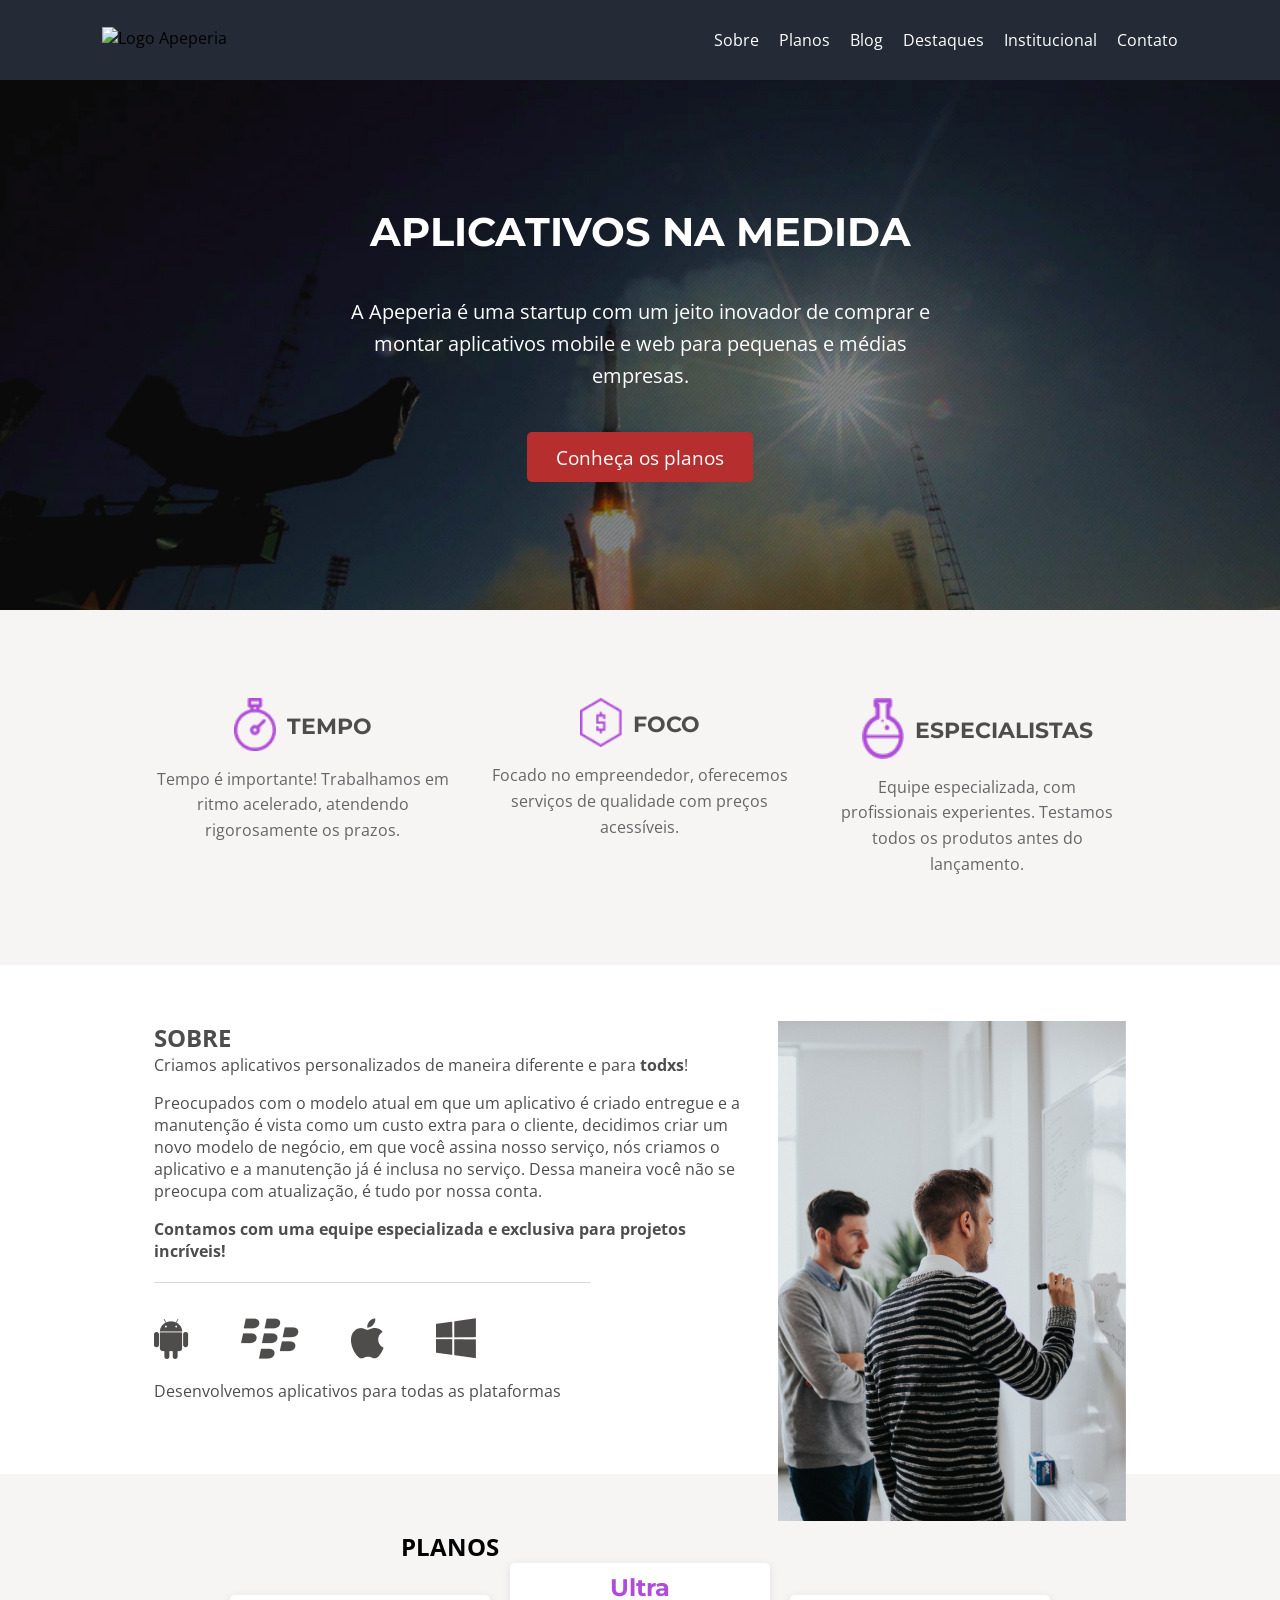
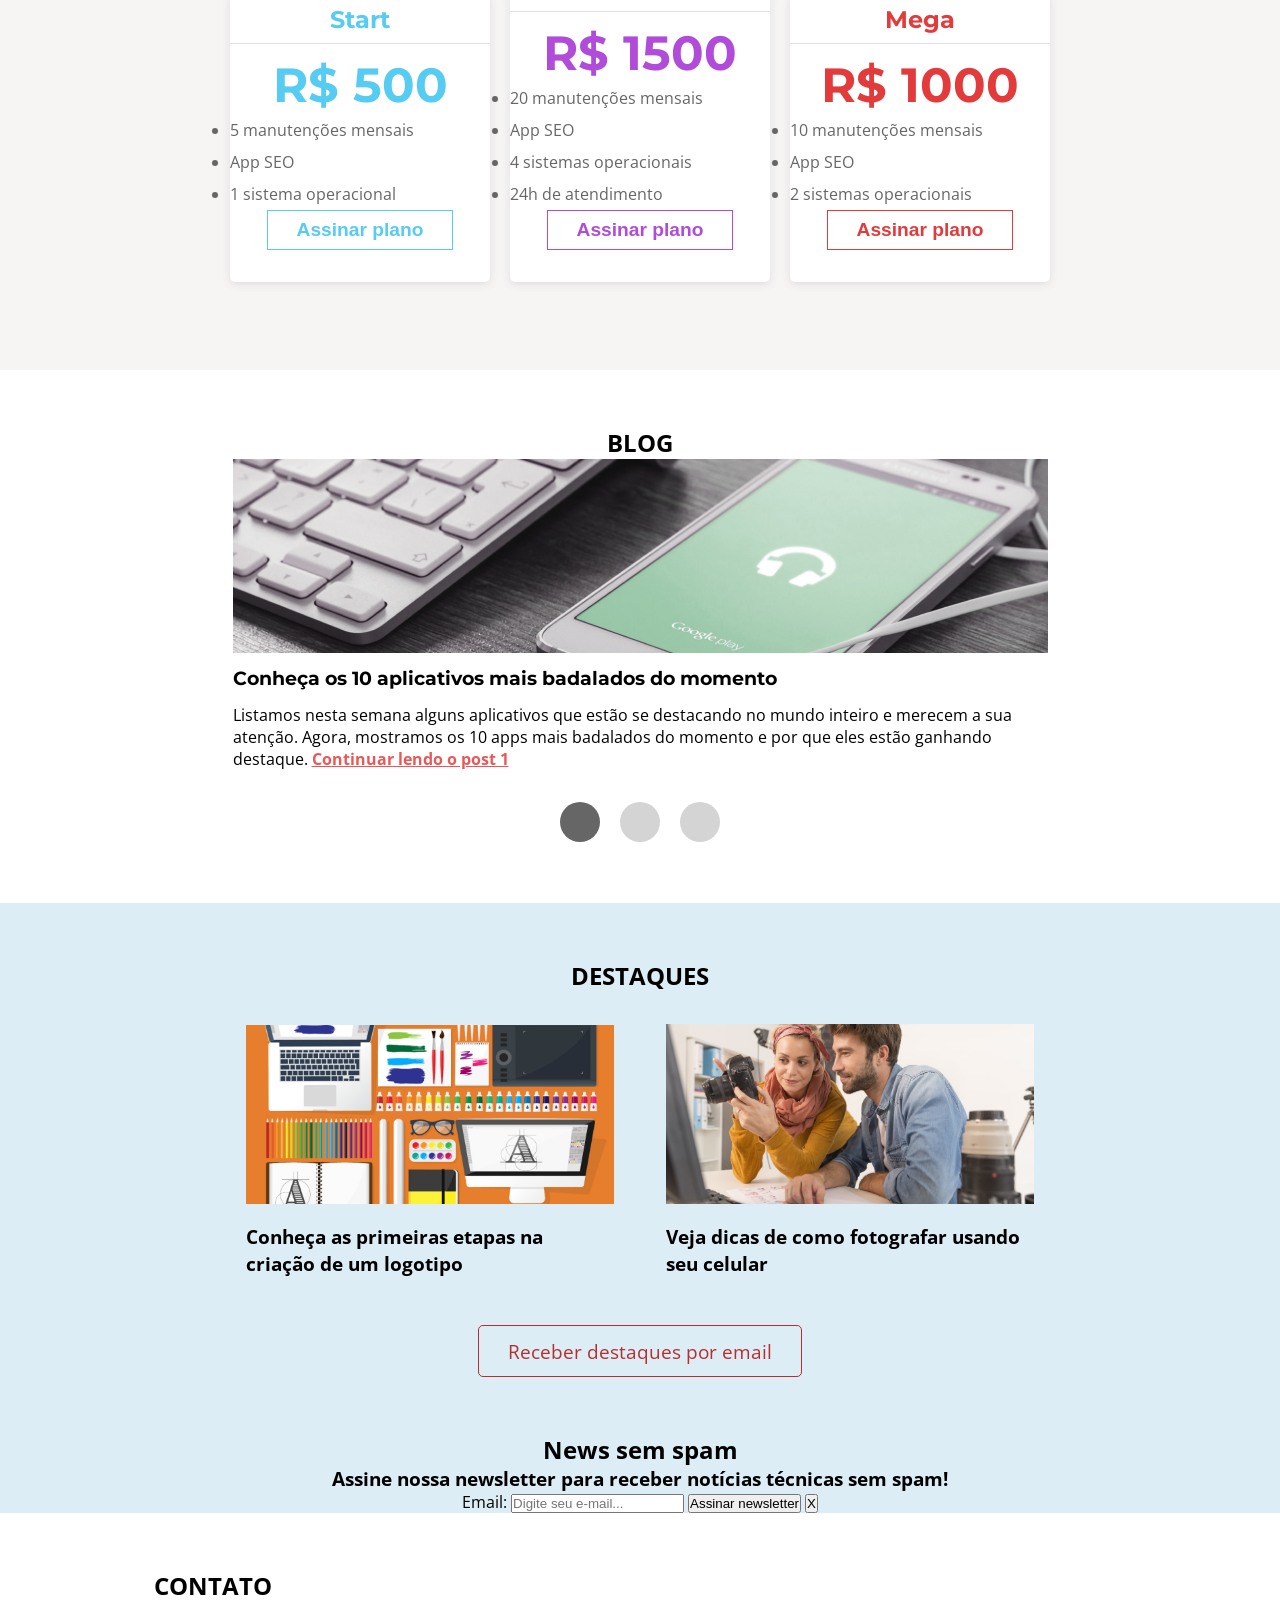
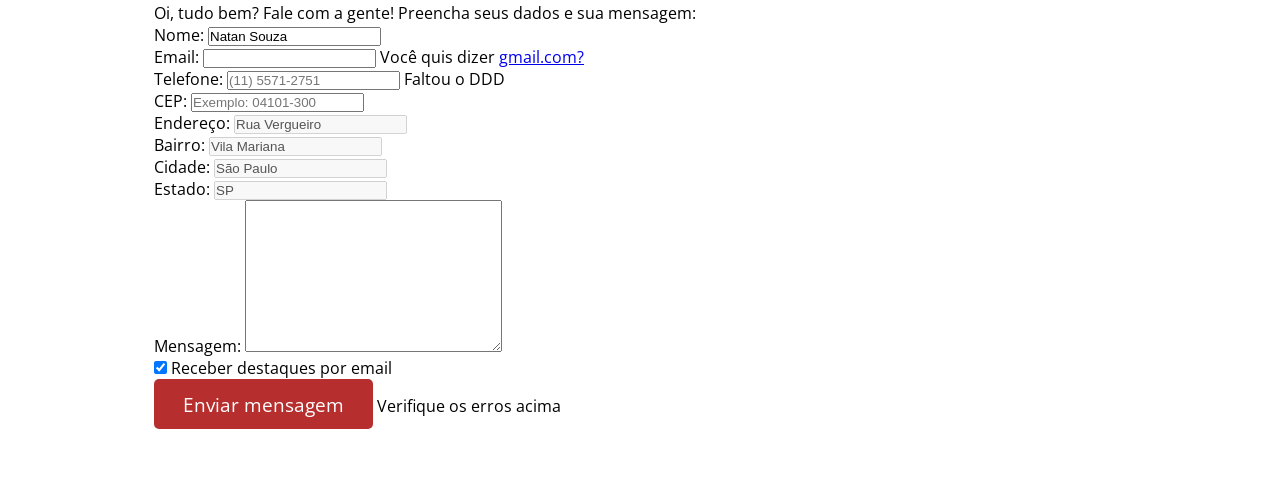
==== index.html @ f4d2d123 "nv" ====
<!DOCTYPE html>
<html lang="pt-br">
<head>
    <meta charset="UTF-8">    
    <meta name="viewport" content="width=device-width, initial-scale=1.0">
    <title>Apeperia</title>
    <link rel="stylesheet" href="style.css">
    <link rel="stylesheet" href="dialogNewsletter.css">
    <link href="https://fonts.googleapis.com/css?family=Montserrat:300,400,700|Open+Sans:300,400,700" rel="stylesheet">
</head>
<body>
    <header class="cabecalho">  
        <img src="logo-apeperia.svg" alt="Logo Apeperia" class="cabecalho-logo">         
        <nav class="cabecalho-nav">
            <ul class="cabecalho-nav-lista">
                <li class="cabecalho-nav-item"><a href="#">Sobre</a></li>
                <li class="cabecalho-nav-item"><a href="#">Planos</a></li>
                <li class="cabecalho-nav-item"><a href="#">Blog</a></li>
                <li class="cabecalho-nav-item"><a href="#">Destaques</a></li>
                <li class="cabecalho-nav-item"><a href="#">Institucional</a></li>
                <li class="cabecalho-nav-item"><a href="#">Contato</a></li>
            </ul>  
        </nav>
    </header>

    <main class="conteudo"> 
        <section class="secaoDestaque">
            <h1 class="secaoDestaque-titulo">APLICATIVOS NA MEDIDA</h1>
            <p class="secaoDestaque-texto">
                A Apeperia é uma startup com um jeito inovador de comprar e montar aplicativos mobile e web para pequenas e médias empresas.
            </p>
            <button class="btnPadrao">
                Conheça os planos
            </button>    
        </section>

        <section class="secaoDiferenciais">
            <div class="container">
                <ul class="diferenciais">
                    <li class="diferenciais-diferencial">
                        <div>
                          <img src="icone-relogio.png" alt="Ícone Relógio">
                          <h2>Tempo</h2>
                        </div>
                        <p>
                            Tempo é importante! Trabalhamos em ritmo acelerado, atendendo rigorosamente os prazos.
                        </p>
                    </li>
                    <li class="diferenciais-diferencial">
                        <div>
                          <img src="icone-dinheiro.png" alt="Ícone Dinheiro">
                          <h2>Foco</h2>
                        </div>
                        <p>
                            Focado no empreendedor, oferecemos serviços de qualidade com preços acessíveis.
                        </p>
                    </li>
                    <li class="diferenciais-diferencial">
                        <div>
                          <img src="icone-quimica.png" alt="Ícone Química">
                          <h2>Especialistas</h2>
                        </div>
                        <p>
                            Equipe especializada, com profissionais experientes. Testamos todos os produtos antes do lançamento.
                        </p>
                    </li>
                </ul>
            </div>
        </section>

      <section class="secaoSobre">
        <div class="container">
          <img src="sobre-apeperia.png" class="secaoSobre-imgDestaque" alt>
          <h2> SOBRE</h2>
          <p> Criamos aplicativos personalizados de maneira diferente e para <b>todxs</b>!
          </p>
          <p>
            Preocupados com o modelo atual em que um aplicativo é criado entregue e a manutenção é vista como um custo extra para o cliente, decidimos criar um novo modelo de negócio, em que você assina nosso serviço, nós criamos o aplicativo e a manutenção já é inclusa no serviço. Dessa maneira você não se preocupa com atualização, é tudo por nossa conta.
          </p>
          <p>
            <b>
              Contamos com uma equipe especializada e exclusiva para projetos incríveis!
            </b>
          </p>

          <ul class="secaoSobre-plataformas">
            <li><img src="android.png" alt="Android"></li>
            <li><img src="blackberry.png" alt="Blackberry"></li>
            <li><img src="apple.png" alt="iOS"></li>
            <li><img src="windowsphone.png" alt="Windows Phone"></li>
          </ul>
          <p>
            Desenvolvemos aplicativos para todas as plataformas
          </p>
        </div>
      </section> <!--fim .secaoSobre-->

      <section class="secaoPlanos">
        <div class="container">
          <h2>PLANOS</h2>
          <div class="secaoPlanos-plano secaoPlanos-plano-start">
            <h3 class="secaoPlanos-plano-titulo"> Start</h3>
            <h4 class="secaoPlanos-plano-preco">R$ 500</h4>
            <ul class="secaoPlanos-plano-itens">
              <li class = "secaoPlanos-plano-itens-teste ">5 manutenções mensais</li>
              <li class = "secaoPlanos-plano-itens-teste ">App SEO</li>
              <li class = "secaoPlanos-plano-itens-teste ">1 sistema operacional</li>
            </ul>
            <button class="secaoPlanos-plano-btn">Assinar plano</button>        
          </div>
          <div class="secaoPlanos-plano secaoPlanos-plano-ultra">
            <h3 class="secaoPlanos-plano-titulo">Ultra</h3>
            <h4 class="secaoPlanos-plano-preco">R$ 1500</h4>
                <ul class="secaoPlanos-plano-itens">
                    <li>20 manutenções mensais</li>
                    <li>App SEO</li>
                    <li>4 sistemas operacionais</li>
                    <li>24h de atendimento</li>
                </ul>
                <button class="secaoPlanos-plano-btn">Assinar plano</button>        
          </div>
          <div class="secaoPlanos-plano secaoPlanos-plano-mega">
            <h3 class="secaoPlanos-plano-titulo">Mega</h3>
            <h4 class="secaoPlanos-plano-preco">R$ 1000</h4>
            <ul class="secaoPlanos-plano-itens">
              <li>10 manutenções mensais</li>
              <li>App SEO</li>
              <li>2 sistemas operacionais</li>
            </ul>       
            <button class="secaoPlanos-plano-btn">Assinar plano</button>  
          </div>
        </div> 
      </section>
        
      <section class="secaoBlog container">
        <h2 class="secaoBlog-titulo tituloPadrao">
          BLOG
        </h2>

        <ul class="listaDeArtigos">

          <li id="new0" class="listaDeArtigos-item">
            <article class="listaDeArtigos-artigo">
              <img src="10-aplicativos-mais-baixados.png" class="listaDeArtigos-artigo-img" alt="Teclado da Apple e um celular Android">
              <h2 class="listaDeArtigos-artigo-titulo">
                Conheça os 10 aplicativos mais badalados do momento
              </h2>
              <p>
                Listamos nesta semana alguns aplicativos que estão se destacando no mundo inteiro e merecem a sua atenção. Agora, mostramos os 10 apps mais badalados do momento e por que eles estão ganhando destaque.
                <a href="#" class="listaDeArtigos-artigo-link">
                  Continuar lendo o post 1
                </a>
              </p>
            </article>
          </li>

          <li id="new1" class="listaDeArtigos-item">
            <article class="listaDeArtigos-artigo">
              <img src="ux-usabilidade.jpg" class="listaDeArtigos-artigo-img" alt="Pessoa segurando um celular">
              <h2 class="listaDeArtigos-artigo-titulo">
                Usabilidade: Entenda os benefícios de treinar sua equipe em UX
              </h2>
              <p>
                Vamos imaginar a seguinte situação: o time de desenvolvedores da sua empresa dedicou bastante tempo à criação de um novo software, e agora ele está tecnicamente perfeito, pronto para ser vendido.
                <a href="#" class="listaDeArtigos-artigo-link">
                  Continuar lendo o post 2
                </a>
              </p>
            </article>
          </li>

          <li id="new2" class="listaDeArtigos-item">
            <article class="listaDeArtigos-artigo">
              <img src="dicas-acessibilidade.jpg" class="listaDeArtigos-artigo-img" alt="Pessoas levantando um senhor para ver melhor um show">
              <h2 class="listaDeArtigos-artigo-titulo">
                5 dicas para melhorar a acessibilidade em sua interface
              </h2>
              <p>
                Será que acessibilidade é algo tão complicado que vale a pena eu abrir mão de 25% dos meus usuários? Acessibilidade normalmente é um algo não muito aplicado por aí, falta de informação talvez? 
                <a href="#" class="listaDeArtigos-artigo-link">
                  Continuar lendo o post 3
                </a>
              </p>
            </article>
          </li>

        </ul>

        <nav>
          <ul class="listaDeArtigos-slider">
            <li>
              <a href="#new0" data-sliderItem="0" class="listaDeArtigos-slider-item listaDeArtigos-slider-item--ativo">
                Notícia 1
              </a>
            </li>
            <li>
              <a href="#new1" data-sliderItem="1" class="listaDeArtigos-slider-item">
                Notícia 2
              </a>
            </li>
            <li>
              <a href="#new2" data-sliderItem="2" class="listaDeArtigos-slider-item">
                Notícia 3
              </a>
            </li>
          </ul>
        </nav>

      </section> <!--fim .secaoBlog-->

      <section class="secaoDestaques">
        <div class="container">
          <h2 class="secaoDestaques-titulo tituloPadrao">DESTAQUES</h2>
          <a href="#" class="secaoDestaques-link">
            <div class="secaoDestaques-destaque">
              <img src="comecando-criar-logotipo.png" class="secaoDestaques-destaque-img" alt="Ferramentas de designer. Ilustração">
              <p class="secaoDestaques-destaque-titulo"  id="tituloDestaque1">
                Conheça as primeiras etapas na criação de um logotipo
              </p>
            </div>
          </a>
          <a href="#" class="secaoDestaques-link">
            <div class="secaoDestaques-destaque">
              <img src="dicas-fotografia.png" class="secaoDestaques-destaque-img" alt="Moça mostrando câmera para rapaz">
              <p class="secaoDestaques-destaque-titulo"  id="tituloDestaque2">
                Veja dicas de como fotografar usando seu celular
              </p>
            </div>
          </a>

          <button class="secaoDestaques-form-botao btnPadrao btnPadrao--pequeno" id="abreDialog">
            Receber destaques por email
          </button>
        </div>
        <div class="dialogNewsletter" id="dialogNewsletter">
          <div class="dialogNewsletter-body">
            <h2 class="dialogNewsletter-titulo">News sem spam</h2>
            <h3 class="dialogNewsletter-texto">
              Assine nossa newsletter para receber notícias técnicas sem spam!</h3>
            <form class="dialogNewsletter-form">
              <label class="dialogNewsletter-label">Email:</label>
              <input type="text" class="dialogNewsletter-campo" placeholder="Digite seu e-mail...">
              <button class="dialogNewsletter-btn">Assinar newsletter</button>
              <button class="dialogNewsletter-fechar"> X </button>
            </form>
          </div>
          <div class="dialogNewsletter-overlay"></div>       
       </section>
       <section class="secaoContato">
        <div class="container">
          <h2 class="tituloPadrao">
            CONTATO
          </h2>

          <form class="secaoContato-form">

            <p class="secaoContato-form-legend">
              Oi, tudo bem? Fale com a gente!
              Preencha seus dados e sua mensagem:
            </p>

            <div class="contatoCampo contatoCampo--sucesso">
              <label>Nome: </label>
              <input type="text" class="contatoCampo--validouFoi" value="Natan Souza" required>
            </div>  

            <div class="contatoCampo contatoCampo--erro">
              <label>Email: </label>
              <input type="email" class="contatoCampo--validouErro" required>
              <span class="contatoCampo-msg contatoCampo-msg--erro">
                Você quis dizer <a href="#">gmail.com?</a>
              </span>
            </div>
            <div class="contatoCampo contatoCampo--erro">
              <label>Telefone: </label>
              <input type="text" class="contatoCampo--validouErro" placeholder="(11) 5571-2751">
              <span class="contatoCampo-msg contatoCampo-msg--erro">Faltou o DDD</span>
            </div>     

            <div class="contatoCampo">
              <label>CEP: </label>
              <input type="text" maxlength="8" placeholder="Exemplo: 04101-300" required>
            </div>

            <div class="contatoCampo">
              <label>Endereço: </label>
              <input type="text" class="contatoCampo-campoDesabilitado" disabled value="Rua Vergueiro">
            </div>   

            <div class="contatoCampo">
              <label>Bairro: </label>
              <input type="text" class="contatoCampo-campoDesabilitado" disabled value="Vila Mariana">
            </div>   

            <div class="contatoCampo">
              <label>Cidade: </label>
              <input type="text" class="contatoCampo-campoDesabilitado" disabled value="São Paulo">
            </div>   
            <div class="contatoCampo">
              <label>Estado: </label>
              <input type="text" class="contatoCampo-campoDesabilitado" disabled value="SP">
            </div>   

            <div class="contatoCampo">
              <label>Mensagem: </label>
              <textarea name="" cols="30" rows="10" required></textarea>
            </div>

            <div class="contatoCampo">
              <input type="checkbox" checked value="receberDestaques" class="contatoCampo-checkbox">
              <label class="contatoCampo-label">Receber destaques por email</label>
            </div>

            <div class="contatoCampo">
              <button class="secaoContato-form-cta btnPadrao" type="submit">
                Enviar mensagem
              </button>
              <span class="contatoCampo-msg contatoCampo-msg--erro secaoContatoForm-validacao">
                Verifique os erros acima
              </span>
            </div>

          </form>
        </div> <!--fim .container da .secaoContato-->
</section> <!--fim .secaoContato-->
    </main>

    <footer class="rodape">   

    </footer> 

</body>
</html>
---- style.css ----
* {
  margin: 0;
  padding: 0;
  box-sizing: border-box;
}

body {
  font-family: 'Open Sans', sans-serif;
}

.cabecalho {
  height: 80px;
  background-color: #242b36;
  display: flex;
  align-items: center;
  justify-content: space-between;
  padding: 0 8%;
}

.cabecalho-logo {
  width: 170px;
  margin-bottom: .2em;
}

.cabecalho-nav-lista {
  display: flex;
  gap: 20px;
  list-style: none;
}

.cabecalho-nav-item a {
  text-decoration: none;
  color: #fff;
  font-family: 'Open Sans', sans-serif;
  font-size: 16px;
  transition: color 0.3s ease;
}

.cabecalho-nav-item a:hover {
  color: #d45b68;
}

.container {
  padding: 3.5em 5%;
  margin: 0 auto;
  max-width: 1100px;
  width: 100%;
}

main {
  display: block;
  width: 100%;
}

.secaoDestaque {
  text-align: center;
  padding: 8em 2em;
  color: #fff;
  background-image: url("bg-intro.jpg");
  background-size: cover;
  background-position: center;
}

.secaoDestaque-titulo {
  font-weight: bold;
  margin-bottom: 1em;
  font-family: 'Montserrat', sans-serif;
  font-size: 2.5em;
  line-height: 1.2;
}

.secaoDestaque-texto {
  max-width: 600px;
  margin: 0 auto 2em auto;
  font-size: 1.25em;
  font-weight: normal;
  line-height: 1.6;
}

.btnPadrao {
  border-radius: 5px;
  border: 0;
  background-color: #B72E2E;
  color: #fff;
  font-size: 1.2em;
  padding: .6em 1.5em;
  font-family: 'Open Sans', 'Segoe UI', sans-serif;
  outline: 0;
  text-decoration: none;
  transition: background 0.3s ease;
}

.btnPadrao:hover,
.btnPadrao:focus {
  background-color: #962424;
  cursor: pointer;
}

.secaoDiferenciais {
  padding: 2em 0;
  background-color: #f7f4f4;
}

.diferenciais {
  display: flex;
  justify-content: center;
  flex-wrap: wrap;
  gap: 40px;
  list-style: none;
}

.diferenciais-diferencial {
  flex: 1;
  min-width: 250px;
  max-width: 300px;
  text-align: center;
}

.diferenciais-diferencial div{
  display: flex;
  align-items: center;
  justify-content: center;
  gap: 11px;
}

.diferenciais-diferencial img {
  width: 42px;
  height: auto;
  margin-bottom: 1em;
}

.diferenciais-diferencial h2 {
  color: #4F4C4C;
  font-size: 1.4em;
  margin-bottom: .6em;
  text-transform: uppercase;
  font-family: 'Montserrat', sans-serif;
}

.diferenciais-diferencial p {
  color: #666;
  line-height: 1.6;
  font-size: 1em;
}

.secaoSobre {
  color: #4F4C4C;
}

.secaoSobre p {
  margin-bottom: 1em;
}

.secaoSobre-plataformas {
  display: flex;
  justify-content: space-around;
  margin-bottom: 1em;
}

.secaoSobre-imgDestaque {
  display: none;
}


@media (min-width: 830px) {

  .secaoSobre {
    text-align: left;
  }

  .secaoSobre h2 {
    text-align: left;
  }

  .secaoSobre-imgDestaque {
    display: block;
    float: right;
    margin-left: 2em;
    margin-bottom: 2em;
  }

  .secaoSobre-plataformas {
    display: block;
    padding-top: 1.5em;
    position: relative;
  }

  .secaoSobre-plataformas:before {
    content: '';
    height: 1px;
    width: 45%;
    background-color: #D9D9D9;
    position: absolute;
    top: 4px;
  }

  .secaoSobre-plataformas li {
    display: inline-block;
    margin-right: 3em;
    margin: 1em 3em 0 0
  }
}

.secaoPlanos {
  text-align: center;
  background-color: #F7F4F4;
}

.secaoPlanos-plano {
  border-radius: 5px;
  background-color: #fff;
  width: 80%;
  margin: 0 .5em 2em .5em;
  padding-bottom: 2em;
  box-shadow: 0 2px 9px #ddd;
  max-width: 300px;
  display: inline-block;
}

.secaoPlanos-plano-start {
  color: #56CCF2;
}

.secaoPlanos-plano-ultra {
  color: #B04CD9;
}

.secaoPlanos-plano-mega {
  color: #E33B3B;
}

.secaoPlanos-plano-titulo {
  color: inherit;
  font-family: 'Montserrat', sans-serif;
  font-weight: bolder;
  width: 100%;
  padding: .4em 1em;
  font-size: 1.5em;
  border-bottom: 1px solid #DFE3E5;
  margin-bottom: .5em;
}

.secaoPlanos-plano-preco {
  color: inherit;
  text-align: center;
  font-size: 3em;
  margin-top: 12px;
  font-family: 'Montserrat', sans-serif;
  display: inline;
  position: relative;
}

.secaoPlanos-plano-itens {
  text-align: left;
  line-height: 2;
  list-style: disc;
  color: #666;
  display: block;
}

.secaoPlanos-plano-btn {
  color: inherit;
  font-weight: bold;
  font-size: 1.2em;
  background-color: transparent;
  border-width: 1px;
  border-style: solid;
  border-color: inherit;
  padding: .4em 1.5em;
  transition: .1s ease-in;
}

.secaoPlanos-plano-btn:hover,
.secaoPlanos-plano-btn:focus {
  color: #fff;
}

@media (min-width: 830px) {

  .secaoPlanos-plano {
    max-width: 260px;
  }

}

.secaoBlog {
  text-align: center;
}

.listaDeArtigos-artigo {
  text-align: left;
  padding-bottom: 2em;
  max-width: 815px;
  display: inline-block;
  white-space: normal;
}      

.listaDeArtigos {
  overflow: hidden;
  white-space: nowrap;
}

.listaDeArtigos-item {
  display: inline-block;
  text-align: center;
  margin: 0 auto;
  width: 100%;
  display: none;
}

.listaDeArtigos-item:not(:target):first-child{
  display: inline-block;
}

.listaDeArtigos-item:target {
  display: inline-block;
}

.listaDeArtigos-artigo-img {
  width: 100%;
  display: block;
}
.listaDeArtigos-artigo-titulo {
  font-family: 'Montserrat', sans-serif;
  margin: .7em 0;
  font-size: 1.2em;
}

.listaDeArtigos-artigo-link {
  color: #EB5757;
  font-weight: bold;
}

.listaDeArtigos-slider {
  width: 70%;
  margin: 0 auto;
}

.listaDeArtigos-slider li {
  display: inline-block;
}

.listaDeArtigos-slider-item {
  text-indent: -9999px;
  display: inline-block;
  overflow: hidden;
  background-color: #d4d4d4;
  border-radius: 50%;
  width: 40px;
  height: 40px;
  margin: 0 .5em;
  border: 0;
}

.listaDeArtigos-slider-item:hover,
.listaDeArtigos-slider-item:focus {
  background-color: #a5a5a5;
  outline: 0;
}

.listaDeArtigos-slider-item--ativo {
  background: hsla(200, 70%, 0%, .6);
}

.secaoDestaques {
  background-color: #DCEDF5;
  text-align: center;
}

.secaoDestaques-destaque {
  margin-bottom: 1em;
  padding: 1em;
  transition:  .3s;
  text-align: left;
}

.secaoDestaques-link {
  color: inherit;
  text-decoration: none;
  max-width: 400px;
  display: inline-block;
  margin: 1em .5em;
}

.secaoDestaques-link:hover,
.secaoDestaques-link:focus {
  background-color: #fff;
  cursor: pointer;
  border-radius: 8px;
  box-shadow: 0 2px 5px rgba(0, 0, 0, .3); 
  outline: 0;
}
.secaoDestaques-destaque-titulo {
  margin-top: 1em;
  font-weight: bold;
  font-size: 1.2em
}

.secaoDestaques-destaque-img {
  width: 100%;
  display: block;
}

.secaoDestaques-form label {
  display: inline-block;
}

.secaoDestaques-form-botao {
  max-width: 20em;
  margin-top: 1em;
  display: block;
  margin: 0 auto;
  background: transparent;
  color: #B72E2E;
  border: 1px solid #B72E2E;
}

.secaoDestaques-form-botao:hover,
.secaoDestaques-form-botao:focus {
  color: #fff;
  background-color: #B72E2E;
}
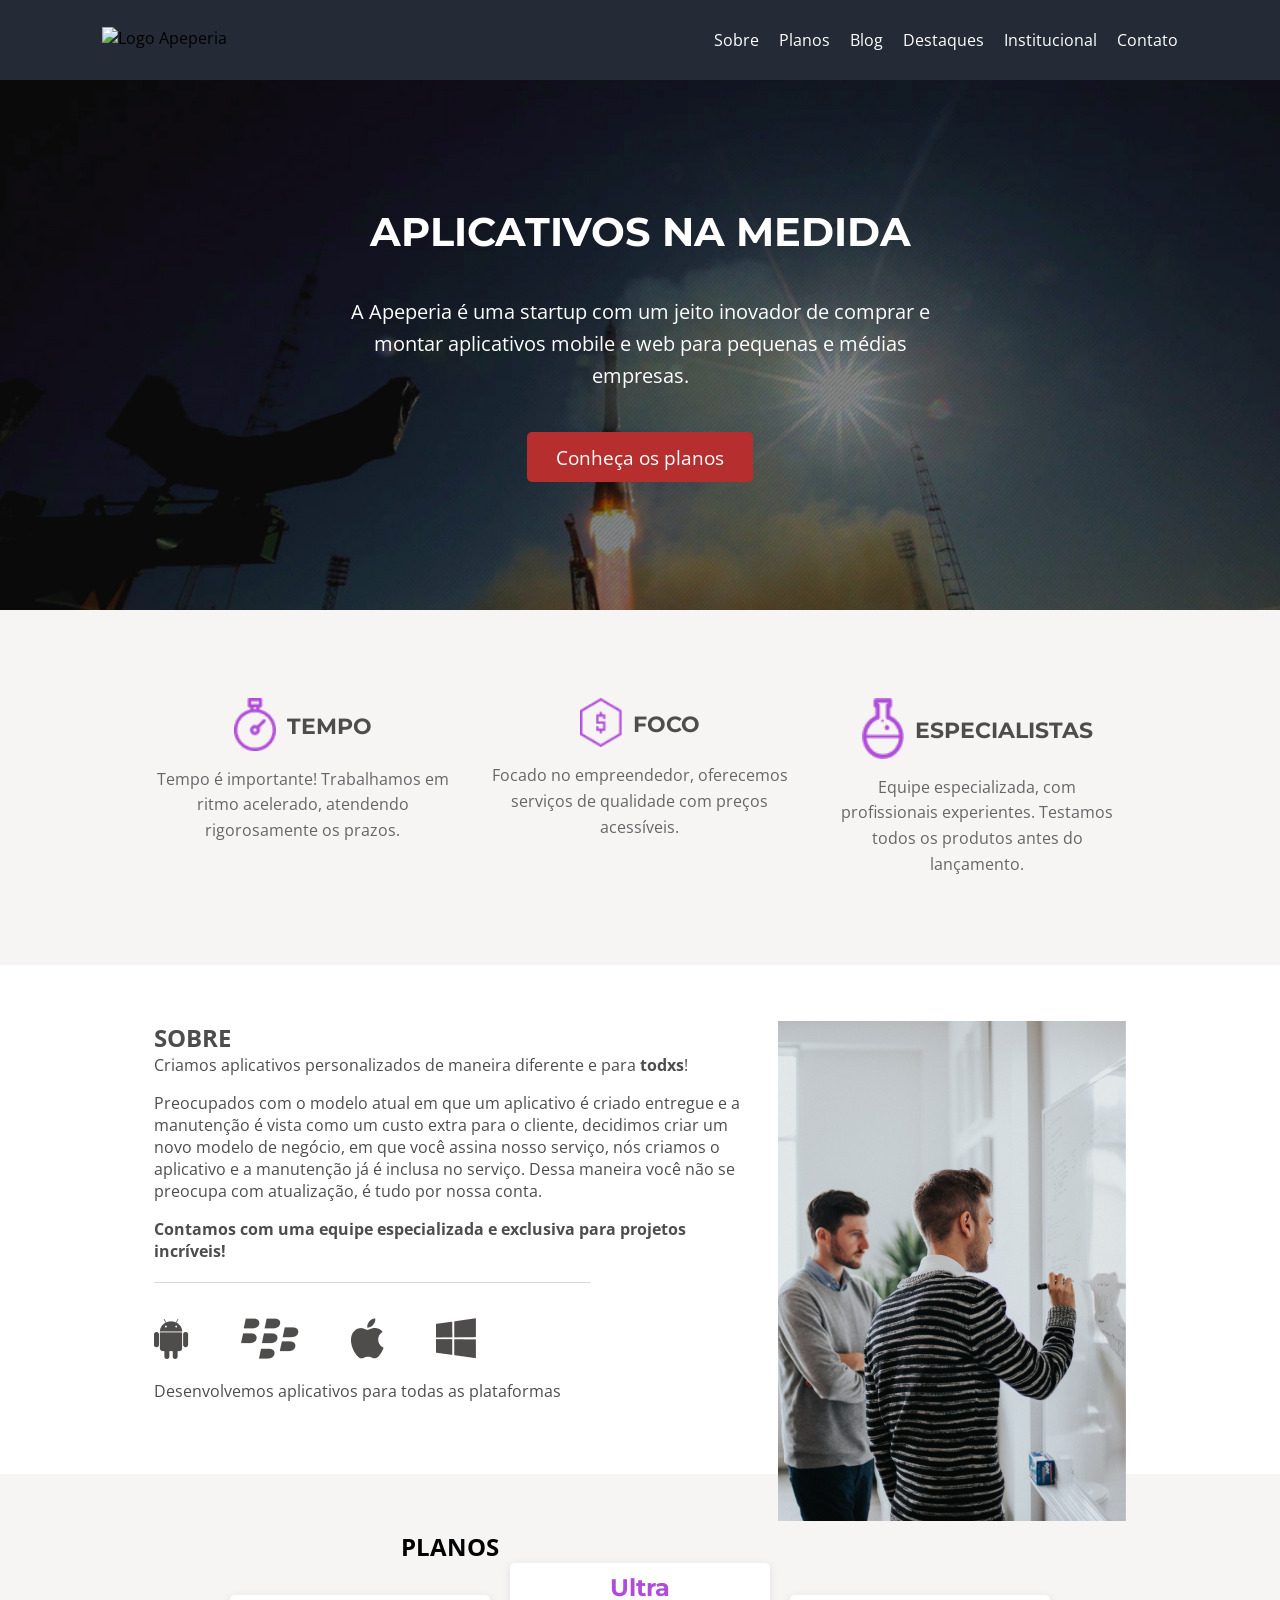
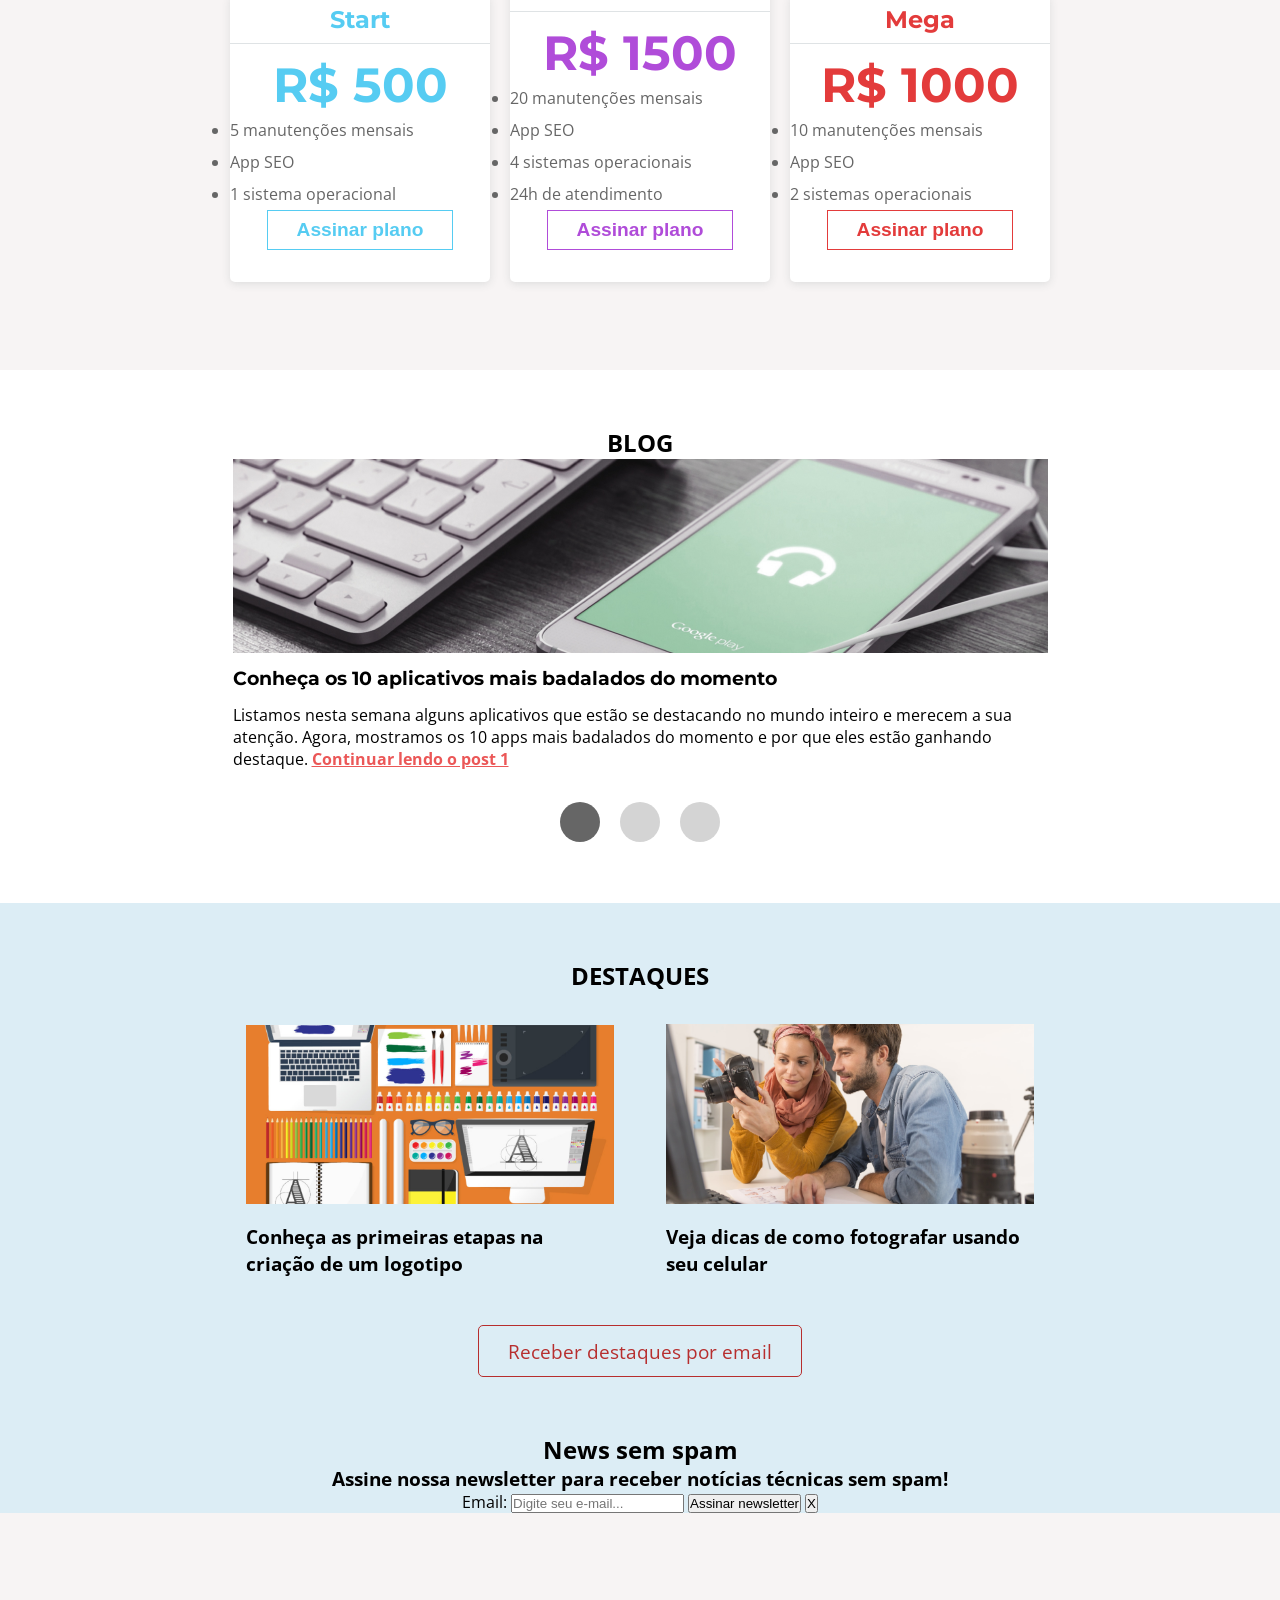
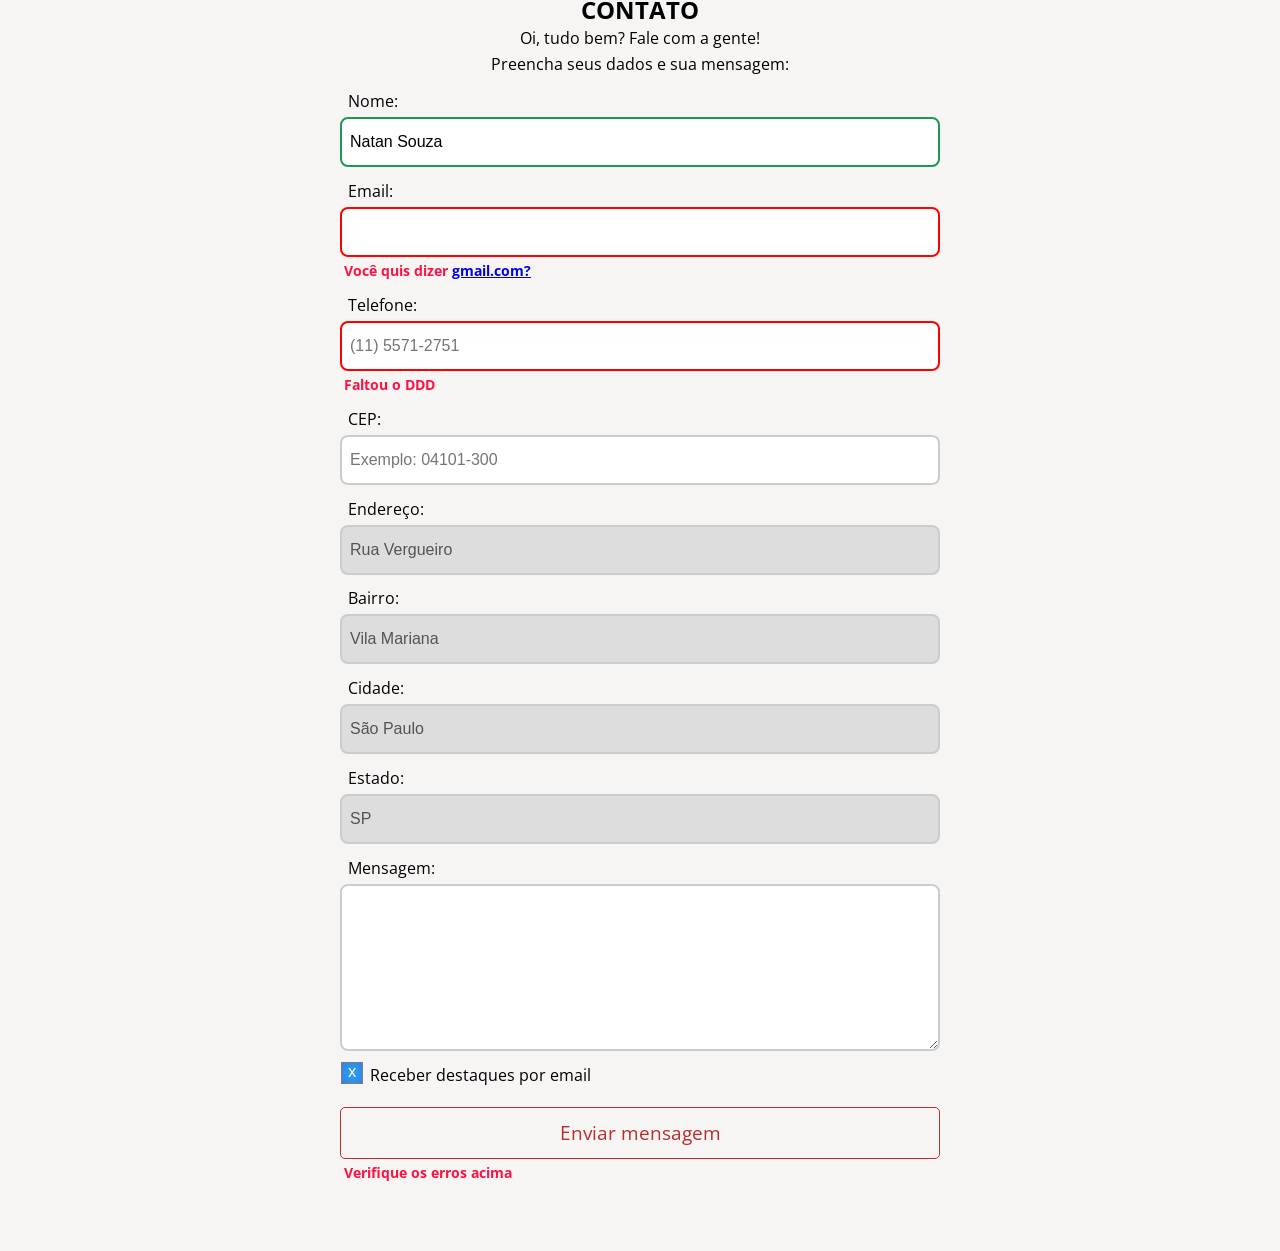
==== commit b7d9939a: "nv" ====
--- a/index.html
+++ b/index.html
@@ -248,12 +248,9 @@
        </section>
        <section class="secaoContato">
         <div class="container">
-          <h2 class="tituloPadrao">
-            CONTATO
-          </h2>
+          <h2 class="secaoContato-titulo tituloPadrao">CONTATO</h2>
 
           <form class="secaoContato-form">
-
             <p class="secaoContato-form-legend">
               Oi, tudo bem? Fale com a gente!
               Preencha seus dados e sua mensagem:
@@ -328,6 +325,7 @@
     <footer class="rodape">   
 
     </footer> 
-
+<script src = "dialog.js"></script>
+<script src = "carousel.js"></script>
 </body>
 </html>
--- a/style.css
+++ b/style.css
@@ -420,4 +420,200 @@
   color: #fff;
   background-color: #B72E2E;
 }
-
+.secaoContato {
+  background-color: #F7F4F4;
+  text-align: center;
+  text-align: left;
+}
+
+.secaoContato-titulo{
+ margin-top: 1em;
+  font-weight: bold;
+  font-size: 1.5em;
+  text-align: center;
+}
+
+.secaoContato-wink {
+  color: #EB5757;
+  font-weight: bold;
+  font-size: 1.2em;
+}
+
+.secaoContato-form-fieldset {
+  border: 0;
+}
+
+.secaoContato-form-legend {
+  max-width: 300px;
+  line-height: 1.6;
+  text-align: center;
+  margin: 0 auto;
+}
+
+.secaoContato-form-cta {
+  width: 100%;
+  margin-top: 1em;
+  display: block;
+  background: transparent;
+  color: #B72E2E;
+  border: 1px solid #B72E2E;
+}
+.secaoContato-form-cta:hover,
+.secaoContato-form-cta:focus {
+  color: #fff;
+  background-color: #B72E2E;
+}
+.formContato {
+  width: 90%;
+  margin: 0 auto;
+  text-align: left;
+}
+
+
+.formContato-validacao {
+  display: block;
+  text-align: left;
+}
+
+.formContato-cta {
+  width: 100%;
+  margin: .5em 0;
+}
+
+.formContato-cta {
+  margin-top: 1em;
+  display: inline-block;
+  background: transparent;
+  color: #B72E2E;
+  border: 1px solid #B72E2E;
+  width: 100%;
+}
+
+.formContato-cta:hover,
+.formContato-cta:focus {
+  color: #fff;
+  background-color: #B72E2E;
+}
+
+.formContato-endereco {
+  color: #666;
+  margin: 1em 0;
+  text-align: center;
+}
+
+
+.contatoCampo {
+  margin: .8em auto;
+  max-width: 600px;
+  position: relative;
+}
+
+.contatoCampo-label:before {
+  content:'';
+  vertical-align: middle;
+  display: inline-block;
+  width: 20px;
+  height: 20px;
+  text-align: center;
+  background-color: #fff;
+  transform: translate(-7px, -3px);
+  border: 1px solid #7D7D7D;
+  color: transparent;
+  line-height: 1;
+  transition: .2s ease-in;
+}
+
+.contatoCampo-checkbox:checked + .contatoCampo-label:before {
+  content: 'x';
+  color: #fff;
+  background-image: radial-gradient(circle, #2DA4E7, #2F80ED);
+}
+
+.contatoCampo-checkbox {
+  display: none;
+}
+
+.contatoCampo-icone {
+  position: absolute;
+  left: -2em;
+  top: 2.5em;
+  width: 1.5em;
+}
+
+.contatoCampo label,
+.contatoCampo input:not([type='checkbox']),
+.contatoCampo textarea {
+  display: block;
+  width: 100%;
+  text-align: left;
+} 
+
+.contatoCampo label {
+  margin-bottom: 5px;
+  margin-left: 8px;
+} 
+
+.contatoCampo input,
+.contatoCampo textarea {
+  font-size: 1em;
+  padding: .5em;
+  min-height: 50px;
+  border-radius: 8px;
+  border: 2px solid #ccc;
+  outline: 0;
+} 
+
+.contatoCampo input:focus,
+.contatoCampo textarea:focus {
+  border: 2px solid #222;
+} 
+
+.contatoCampo-campoDesabilitado {
+  background-color: #ddd;
+}
+
+.contatoCampo-msg, 
+.formContato-validacao {
+  margin-left: 4px;
+  margin-top: 4px;
+  font-size: .9em;
+  font-weight: bold;
+  color: #FD1242;
+  display: inline-block;
+}
+
+.contatoCampo .contatoCampo--validouFoi {
+  border: 2px solid #219653;
+  background-color: #fff;
+  position: relative;
+}
+
+.contatoCampo .contatoCampo--validouErro {
+  border: 2px solid #FF0000;
+  background-color: #fff;
+  position: relative;
+}
+
+.contatoCampo--sucesso:before {
+  content: '';
+  display: inline-block;
+  width: 33px;
+  height: 32px;
+  position: absolute;
+  z-index: 1;
+  right: .4em;
+  transform: translateY(112%) scale(.65);
+  background-image: url(validacao-sucesso.png);
+}
+
+.contatoCampo--erro:before {
+  content: '';
+  display: inline-block;
+  width: 33px;
+  height: 32px;
+  position: absolute;
+  z-index: 1;
+  right: .4em;
+  transform: translateY(112%) scale(.65);
+  background-image: url(validacao-erro.png);
+}
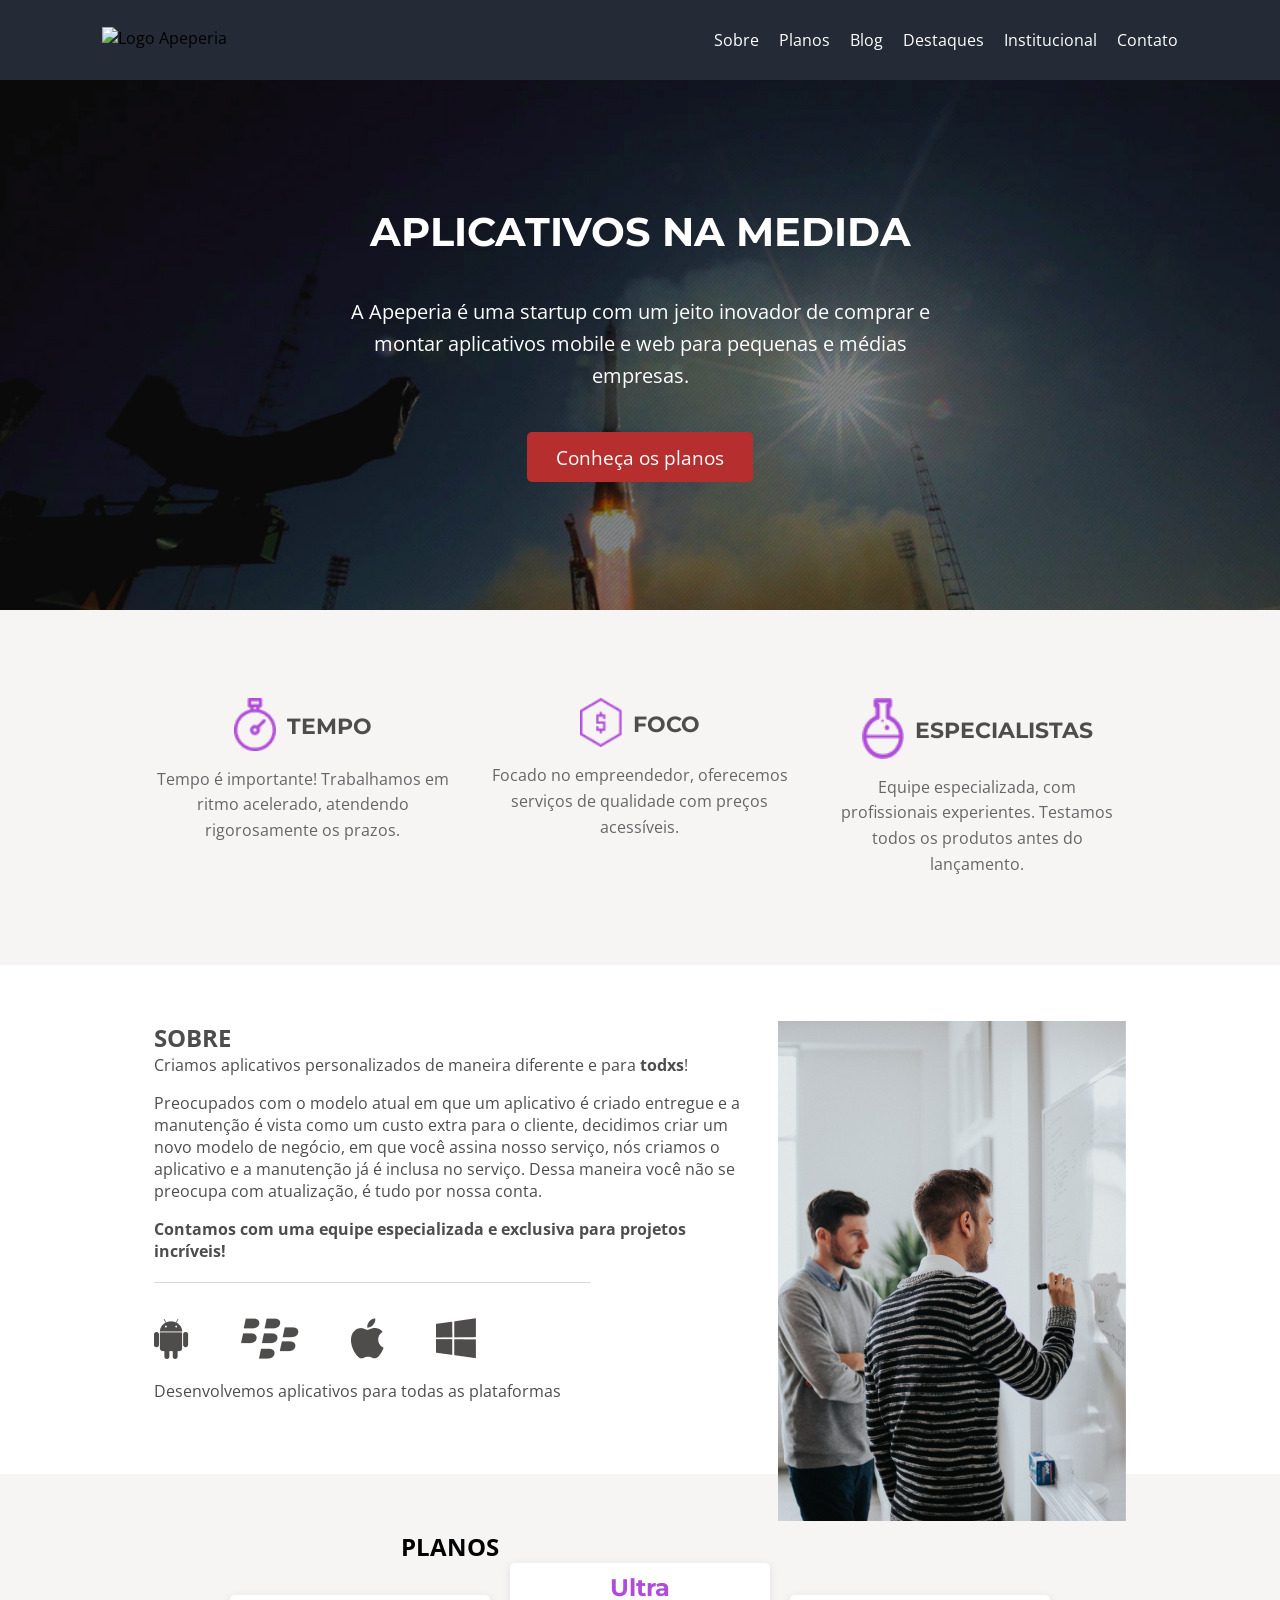
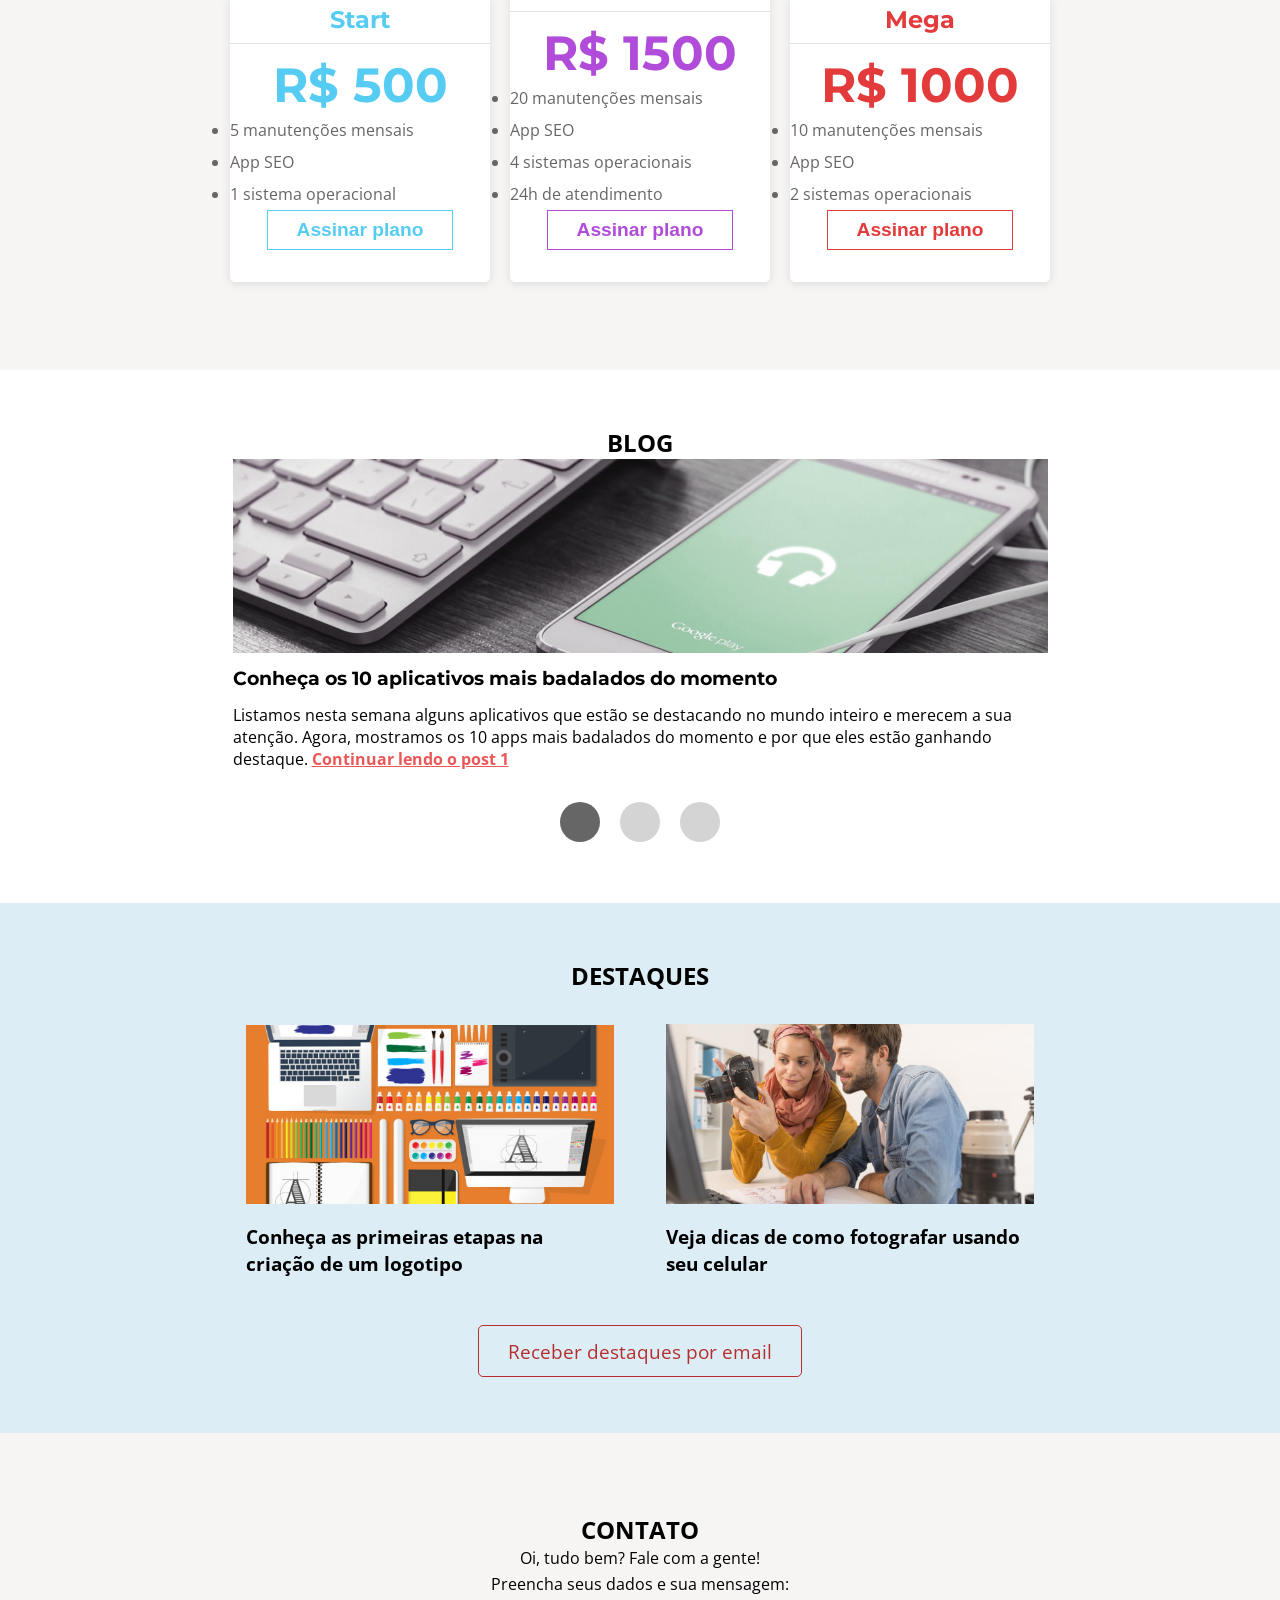
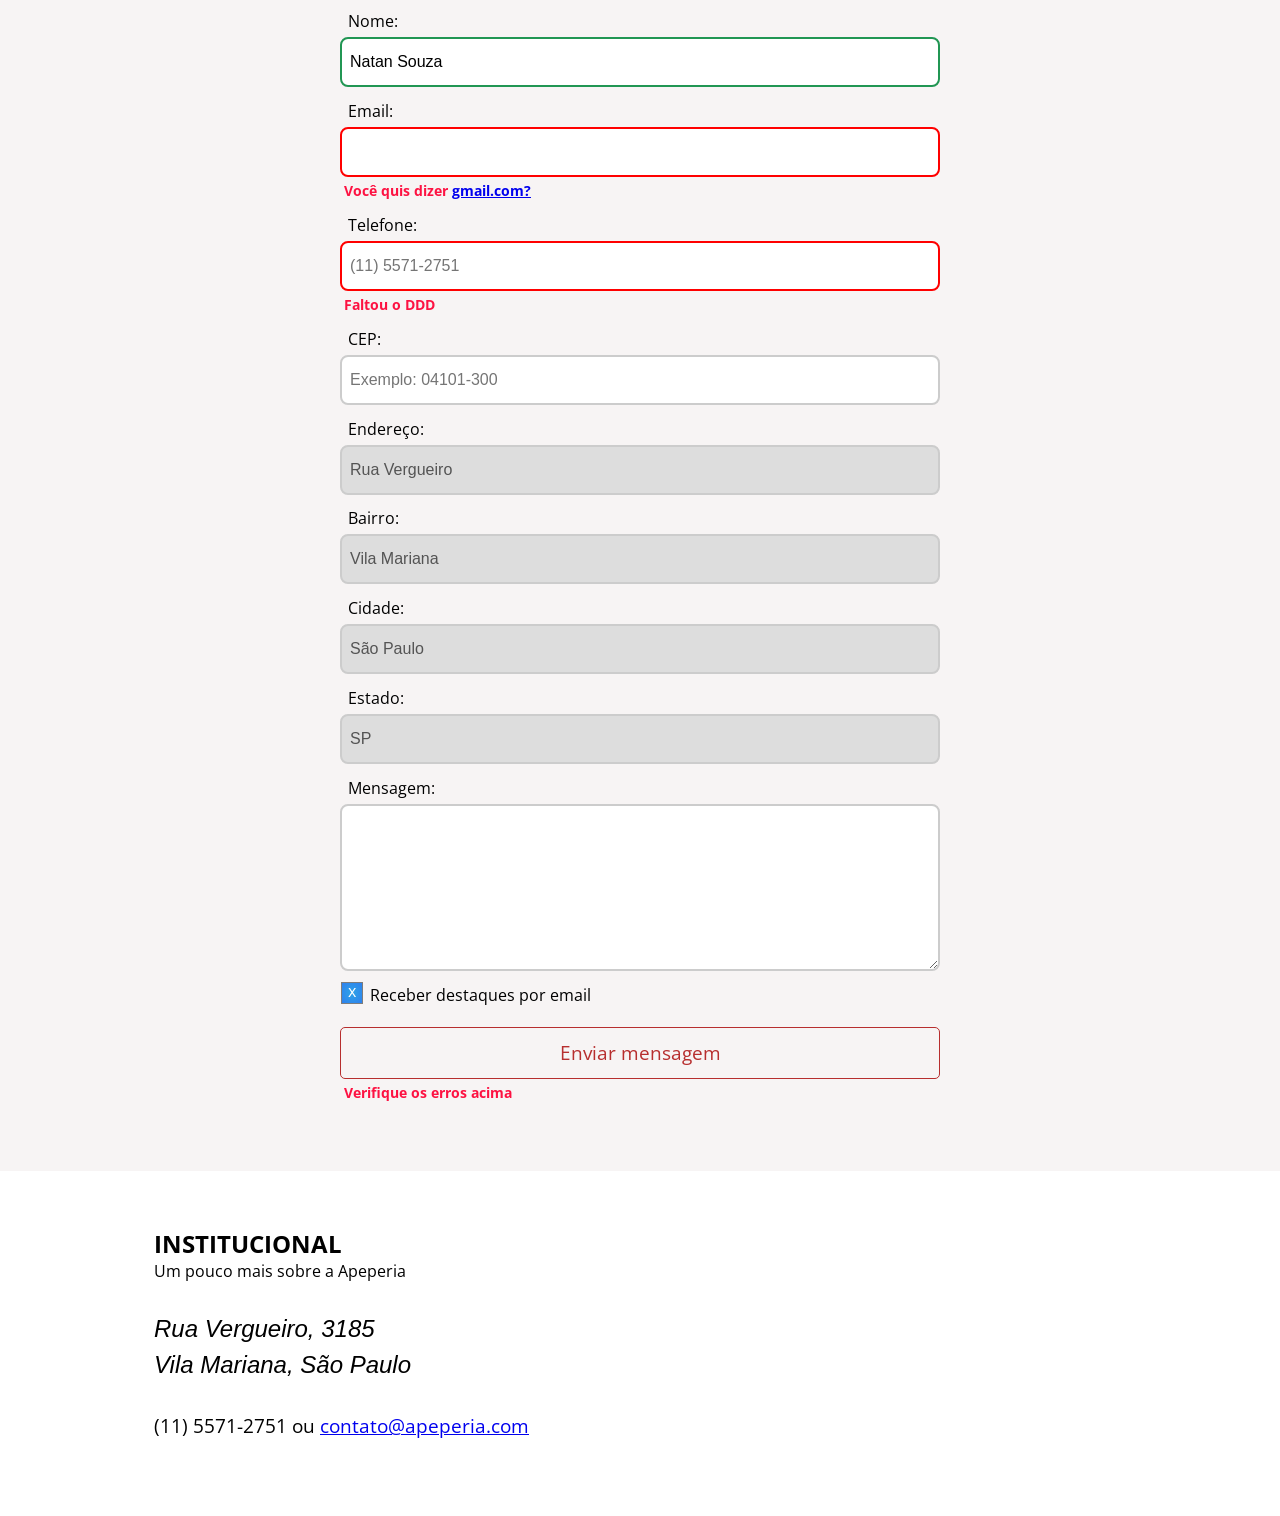
==== commit 67ed3f07: "bb" ====
--- a/index.html
+++ b/index.html
@@ -320,6 +320,19 @@
           </form>
         </div> <!--fim .container da .secaoContato-->
 </section> <!--fim .secaoContato-->
+<section class="secaoInstitucional">
+        <div class="container">
+          <h2 class="tituloPadrao">INSTITUCIONAL</h2>
+          <div class="secaoInstitucional-coluna">
+            <p>Um pouco mais sobre a Apeperia</p>
+            <address class="secaoInstitucional-endereco">
+              Rua Vergueiro, 3185 <br> Vila Mariana, São Paulo</address>
+            <p class="secaoInstitucional-telefone">
+              (11) 5571-2751 ou <a href="#"> contato@apeperia.com</a></p>
+          </div>
+          <video src="formacao-java.mp4" class="secaoInstitucional-video"></video>
+        </div>
+      </section> <!--fim .secaoInstitucional-->
     </main>
 
     <footer class="rodape">   
--- a/style.css
+++ b/style.css
@@ -617,3 +617,36 @@
   transform: translateY(112%) scale(.65);
   background-image: url(validacao-erro.png);
 }
+
+.secaoInstitucional-endereco {
+  font-size: 1.5em;
+  font-style: italic;
+  line-height: 1.5;
+  margin: 1.2em 0;
+}
+
+.secaoInstitucional-telefone {
+  font-size: 1.2em;
+}
+
+.secaoInstitucional-video {
+  width: 100%;
+  max-width: 550px;
+  display: inline-block;
+  margin-top: 30px;
+}
+
+@media (min-width: 830px) {
+
+  .secaoInstitucional-coluna {
+    float: left;
+    text-align: left;
+    width: 40%;
+  }
+
+  .secaoInstitucional-video {
+    width: 40%;
+    margin-top: 0;
+  }
+  
+}
--- a/dialogNewsletter.css
+++ b/dialogNewsletter.css
@@ -0,0 +1,149 @@
+.dialogNewsletter {
+  display: none;
+}
+
+.dialogNewsletter--aberto {
+  display: block;
+}
+
+.dialogNewsletter-body {
+  font-size: 18px;
+  border-radius: 8px;
+  background-color: #fff;
+  border: 1px solid #8D8D8D;
+  padding: 3em 1.5em 1.5em 1.5em;
+  box-shadow: 0 0 5px rgba(0, 0, 0, .5); 
+  position: fixed;
+  display: inline-block;
+  top: 45%;
+  left: 50%;
+  transform: translate(-50%,-52%);
+  z-index: 3;
+  transition: .3s ease-in;
+  color: #222;
+  width: 300px;
+  max-width: 533px;
+  text-align: left;
+}
+
+.dialogNewsletter-overlay {
+  position: fixed;
+  z-index: 2;
+  width: 100%;
+  height: 100%;
+  top: 0;
+  left: 0;
+  overflow: hidden;
+  background-color: rgba(0, 0, 0, .4);
+}
+
+.overlayDialog + .dialogNewsletter {
+  display: block;
+  transform: translate(-50%,-50%);
+}
+
+.dialogNewsletter-titulo {
+  font-size: 1.8em;
+  line-height: 1;
+}
+
+.dialogNewsletter-texto {
+  font-size: 1em;
+  margin-bottom: 1.5em;
+  margin-top: 1em;
+  font-weight: normal;
+}
+
+.dialogNewsletter-label {
+  position: absolute;
+  z-index: -1;
+  left: -9999px;
+}
+
+.dialogNewsletter-campo {
+  font-size: 1em;
+  border-radius: 8px;
+  border: 1px solid #5E5E5E;
+  padding: 8px;
+  margin-right: 10px;
+  margin-bottom: 10px;
+  width: 100%;
+  min-width: 245px;
+}
+
+.dialogNewsletter-btn {
+  vertical-align: top;
+  text-indent: -9999px;
+  border-radius: 8px;
+  border: 1px solid #FF1242;
+  padding: 8px;
+  width: 100%;
+  height: 3.1em;
+  background: url(../img/email.png) no-repeat center; 
+  transition: .2s ease-in;
+}
+
+.dialogNewsletter-btn:hover,
+.dialogNewsletter-btn:focus {
+  background-color: #EB5757;
+  cursor: pointer;
+  background-image: url(../img/email-hover.png);
+}
+
+.dialogNewsletter-fechar {
+  position: absolute;
+  background-color: transparent;
+  transform: translate(50%, 50%) scale(1.4);
+  top: -5px;
+  right: 25px;
+  width: 32px;
+  height: 32px;
+  border: 0;
+  border: 1px solid;
+  overflow: hidden;
+  color: transparent;
+  font-size: 0;
+}
+
+.dialogNewsletter-fechar:before {
+  content: 'x';
+  color: #666;
+  width: 32px;
+  height: 32px;
+  display: block;
+  position: absolute;
+  top: 0;
+  left: 0;
+  z-index: 2;
+  font-size: 20px;
+  font-weight: bold;
+
+}
+
+.dialogNewsletter-fechar:hover:before,
+.dialogNewsletter-fechar:focus:before {
+  color: #ce3434;  
+  cursor: pointer;
+}
+
+@media (min-width: 830px) {
+
+  .dialogNewsletter-body {
+    width: 533px;
+  }  
+
+  .dialogNewsletter-form {
+    display: flex;
+    flex-wrap: nowrap
+  }
+
+  .dialogNewsletter-campo {
+    flex-basis: 80%;
+  }
+
+  .dialogNewsletter-btn {
+    flex-basis: 20%;
+    height: 3.1em;
+  }
+
+}
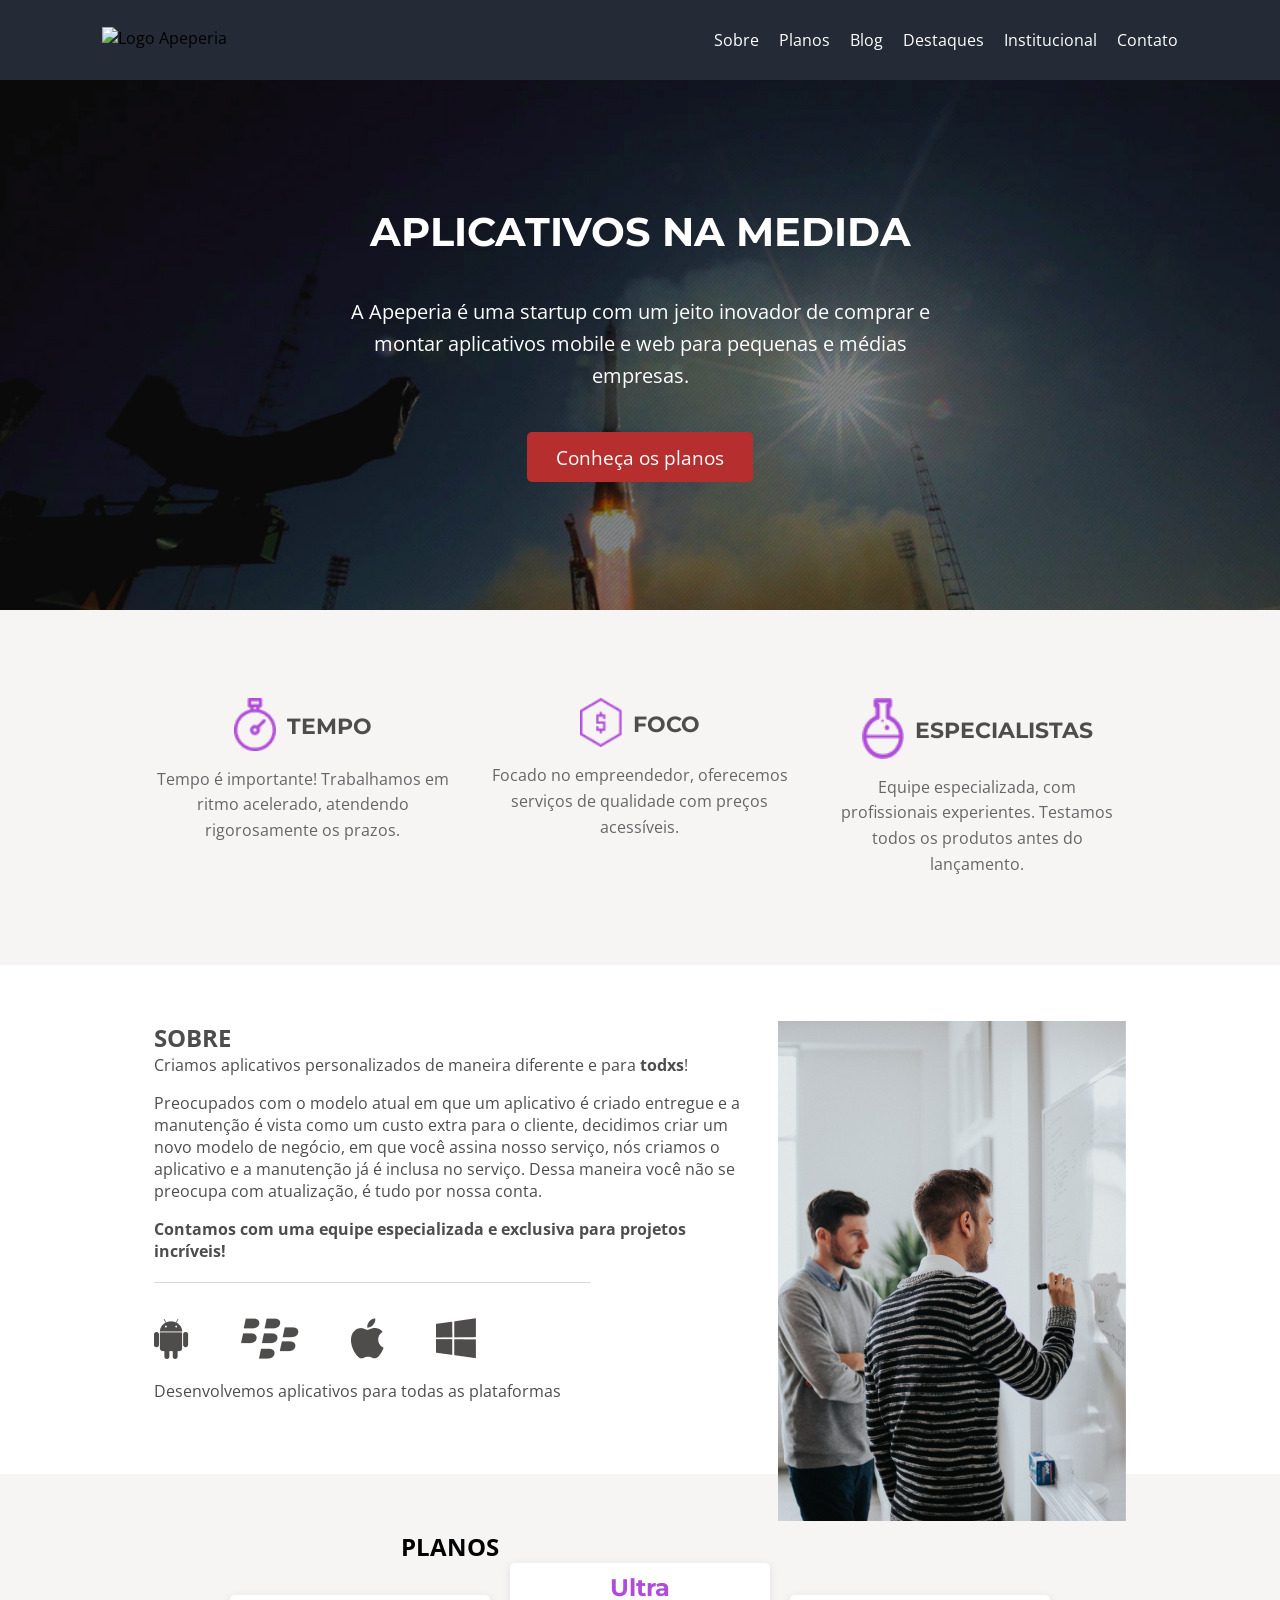
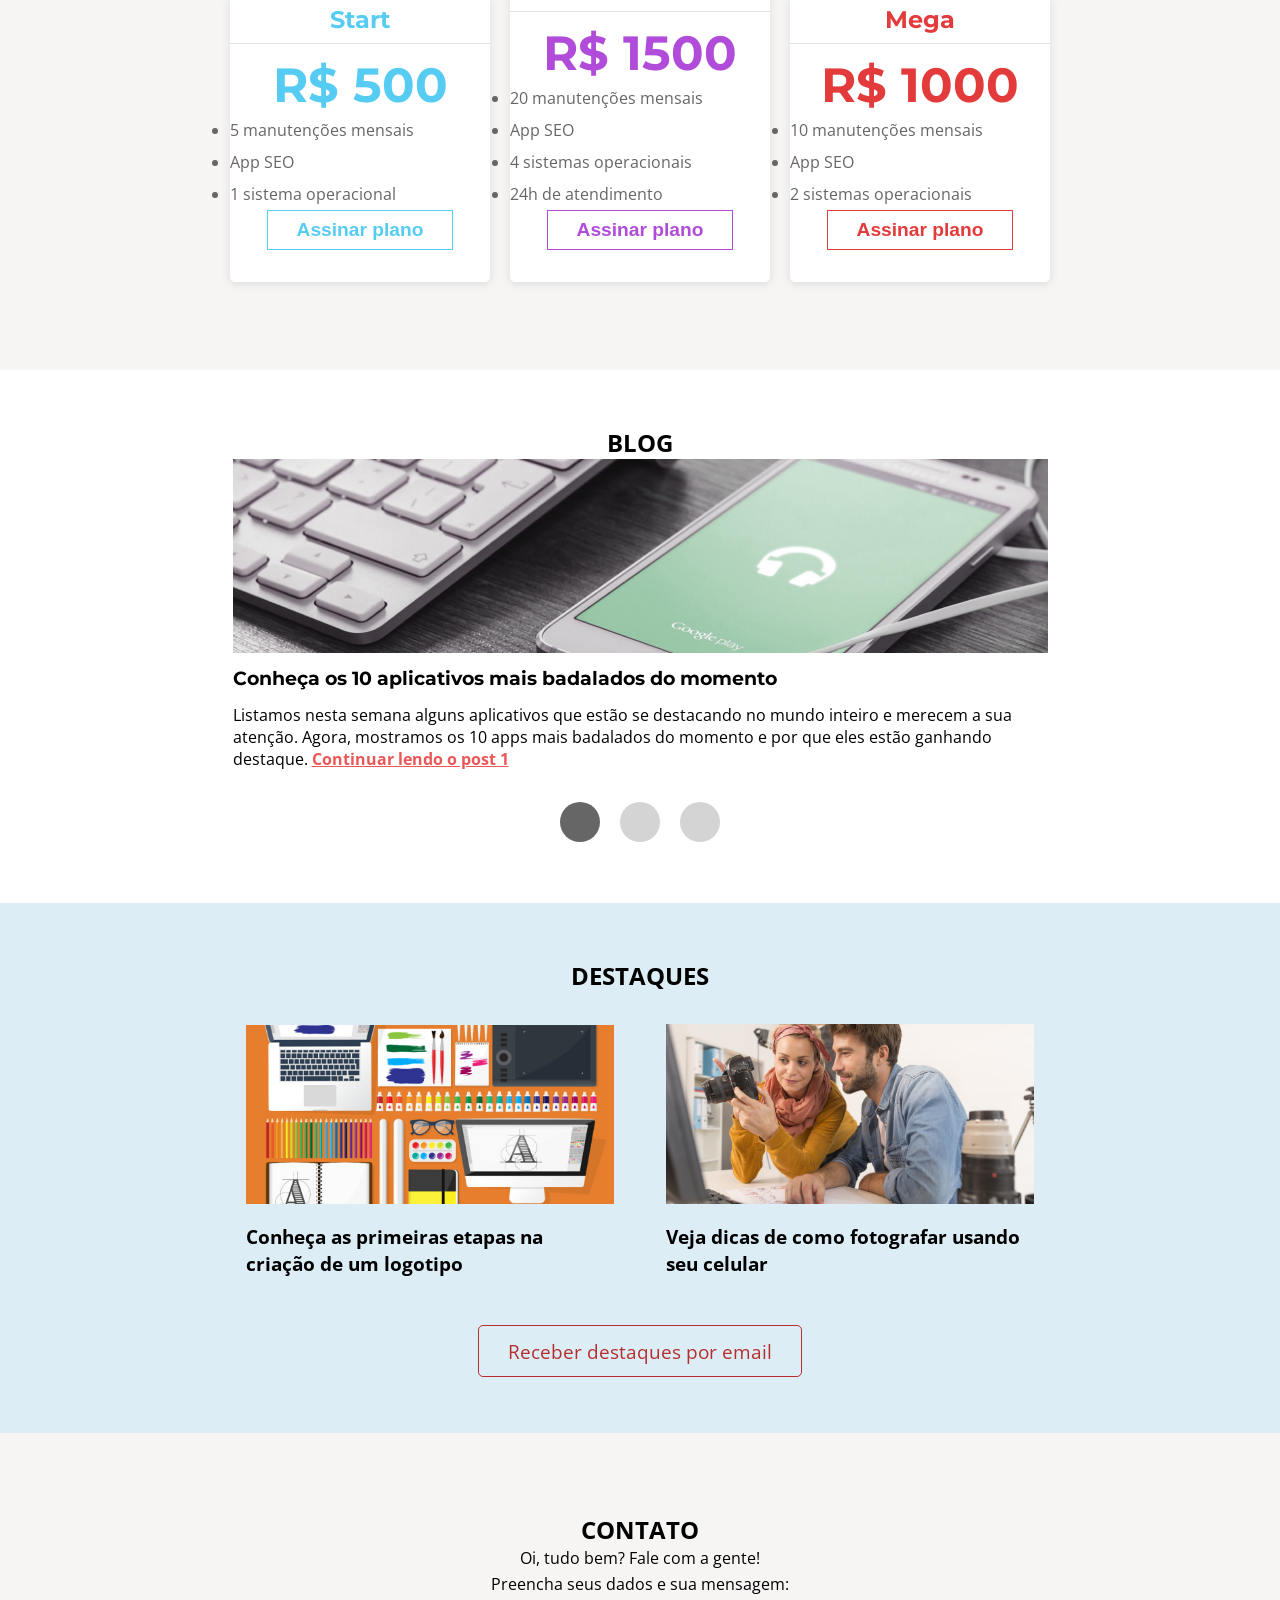
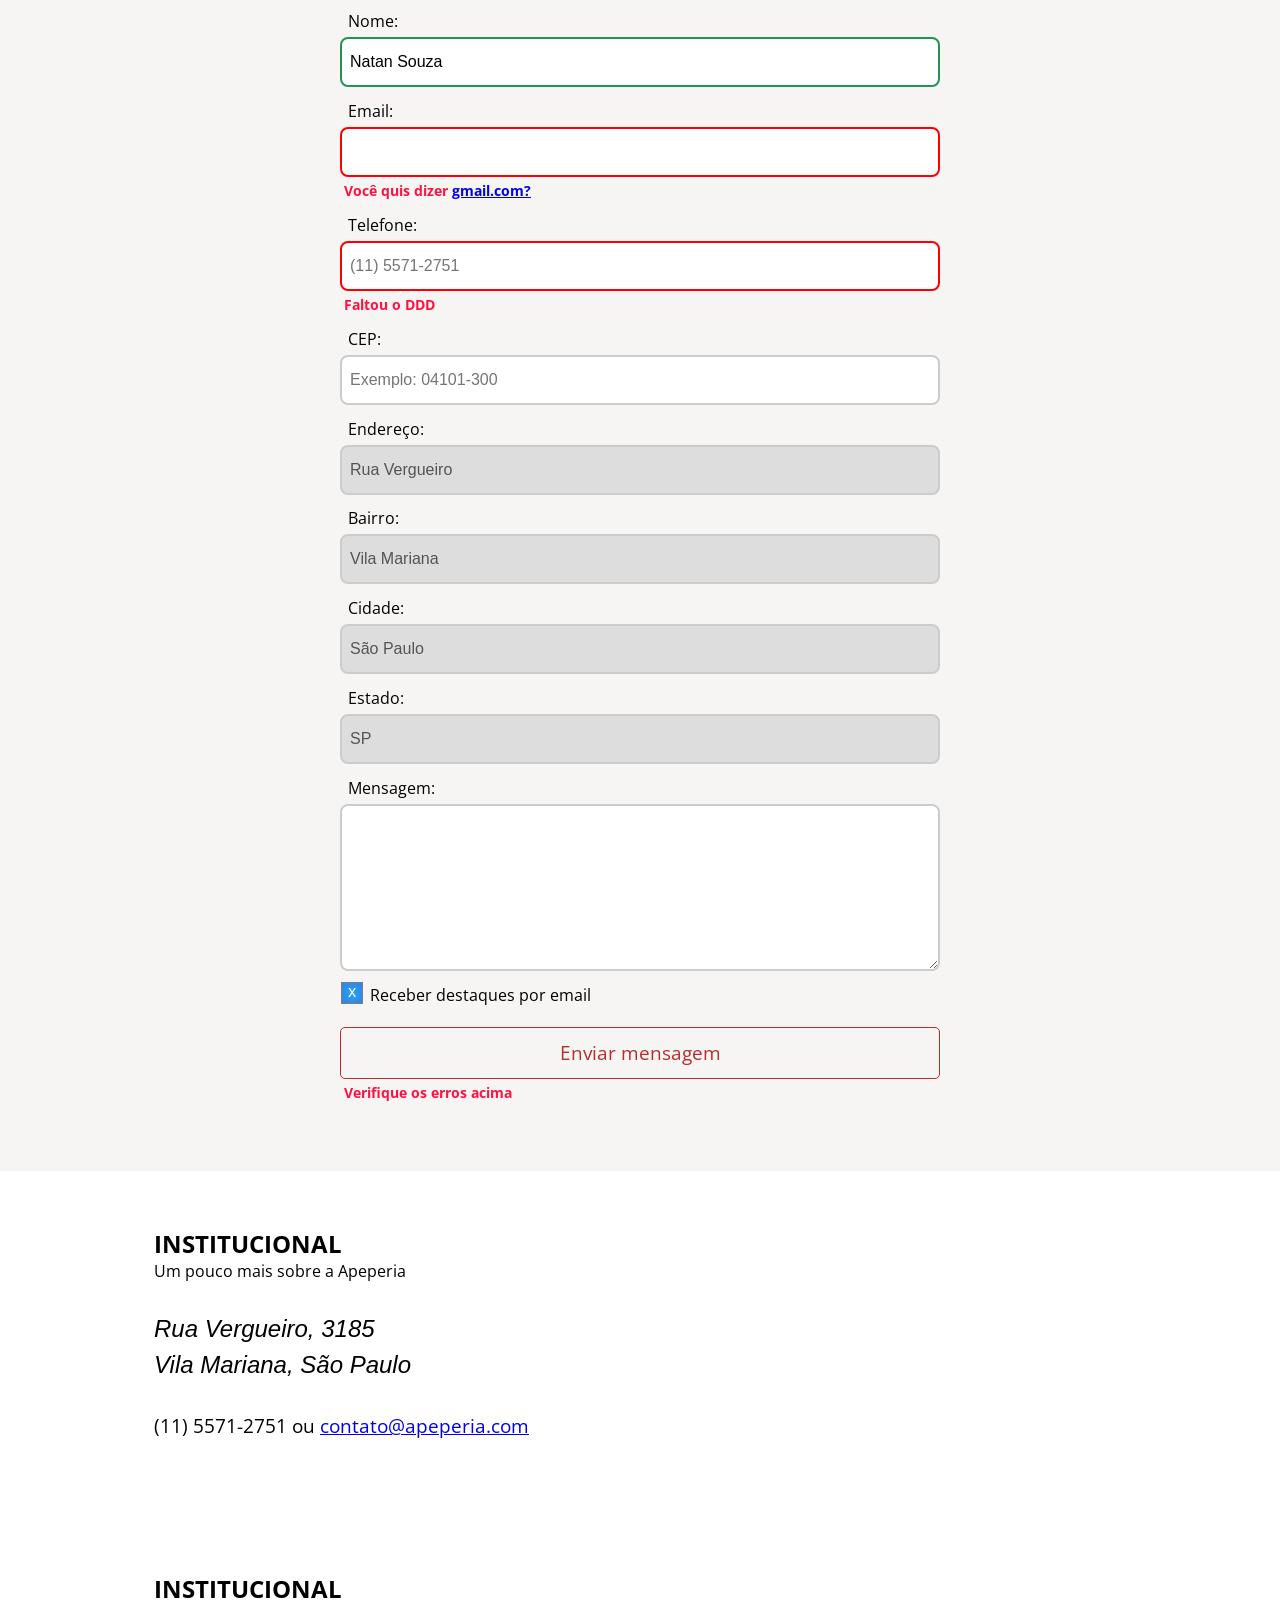
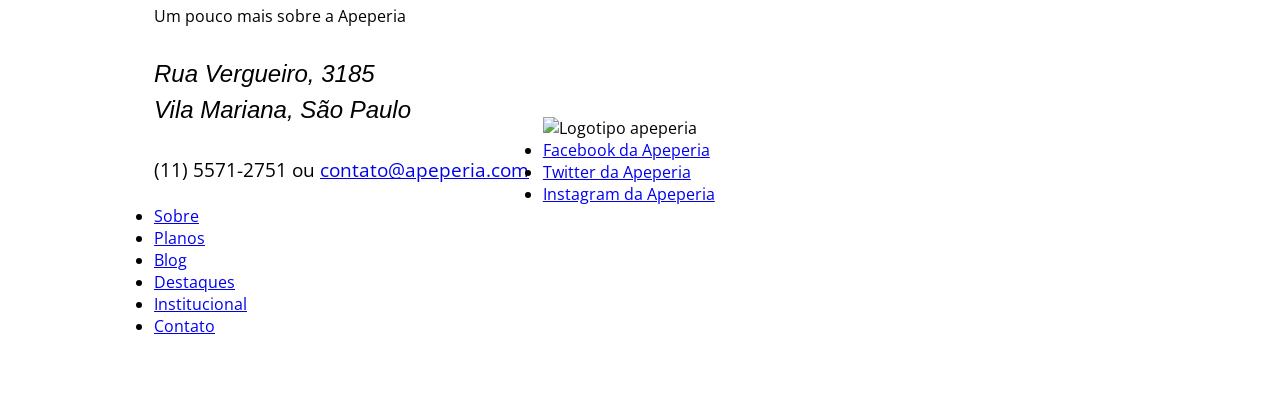
==== commit 665afd7f: "bbg" ====
--- a/index.html
+++ b/index.html
@@ -333,6 +333,46 @@
           <video src="formacao-java.mp4" class="secaoInstitucional-video"></video>
         </div>
       </section> <!--fim .secaoInstitucional-->
+      <section class="secaoInstitucional">
+        <div class="container">
+          <h2 class="tituloPadrao">INSTITUCIONAL</h2>
+          <div class="secaoInstitucional-coluna">
+            <p>Um pouco mais sobre a Apeperia</p>
+            <address class="secaoInstitucional-endereco">
+              Rua Vergueiro, 3185 <br> Vila Mariana, São Paulo</address>
+            <p class="secaoInstitucional-telefone">
+              (11) 5571-2751 ou <a href="#"> contato@apeperia.com</a></p>
+          </div>
+         </div>
+      </section> <!--fim .secaoInstitucional-->
+    </main>
+
+    <footer class="rodape">
+      <div class="container">
+        <img src="logo-apeperia.svg" class="rodape-logo" alt="Logotipo apeperia">
+        <ul class="rodape-social">
+          <li><a href="#" class="rodape-social-link rodape-social-link--facebook">
+          Facebook da Apeperia</a>
+          </li>
+          <li><a href="#" class="rodape-social-link rodape-social-link--twitter">
+              Twitter da Apeperia</a>
+          </li>
+          <li><a href="#" class="rodape-social-link rodape-social-link--instagram">
+              Instagram da Apeperia</a>
+          </li>
+        </ul>
+
+        <nav class="rodape-nav">
+          <ul>
+            <li class="rodape-nav-item"><a href="#" class="rodape-nav-link">Sobre</a></li>
+            <li class="rodape-nav-item"><a href="#" class="rodape-nav-link">Planos</a></li>
+            <li class="rodape-nav-item"><a href="#" class="rodape-nav-link">Blog</a></li>
+            <li class="rodape-nav-item"><a href="#" class="rodape-nav-link">Destaques</a></li>
+            <li class="rodape-nav-item"><a href="#" class="rodape-nav-link">Institucional</a></li>
+            <li class="rodape-nav-item"><a href="#" class="rodape-nav-link">Contato</a></li>
+          </ul>  
+        </nav>
+      </div>
     </main>
 
     <footer class="rodape">   
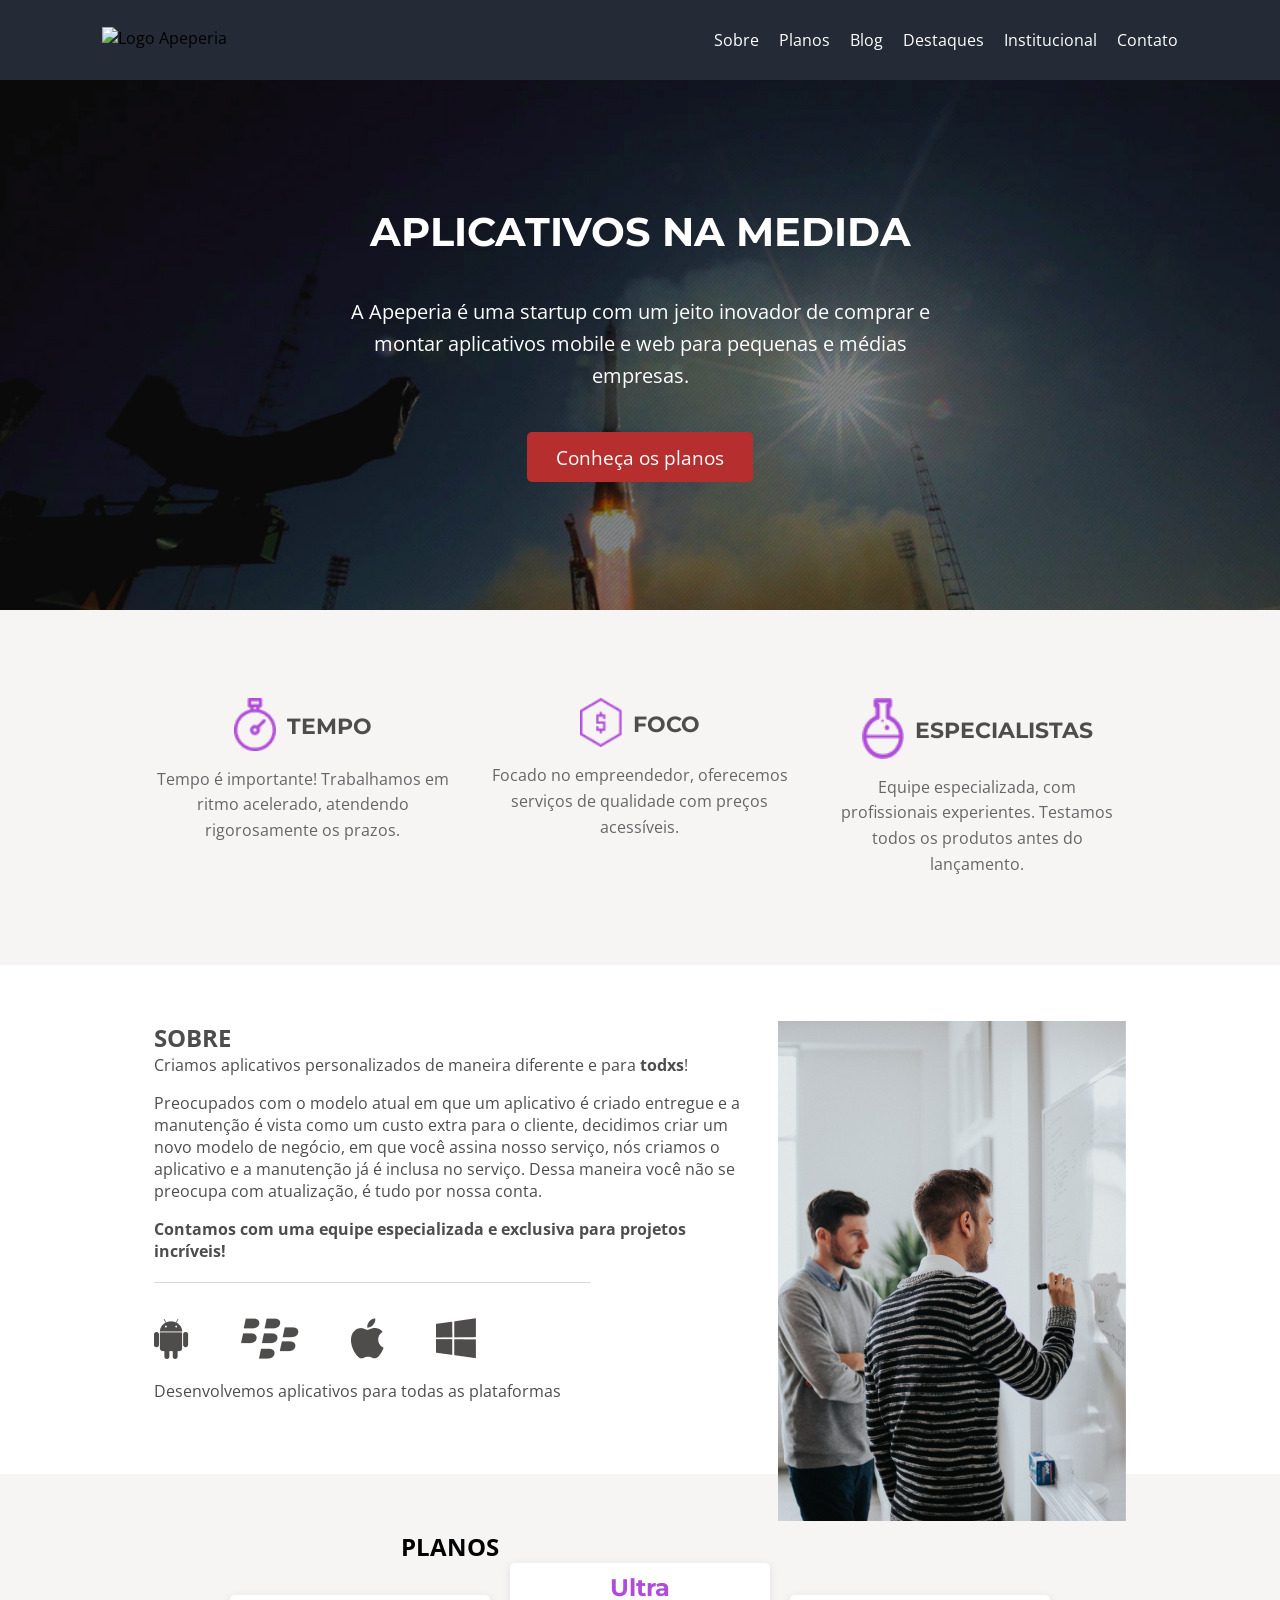
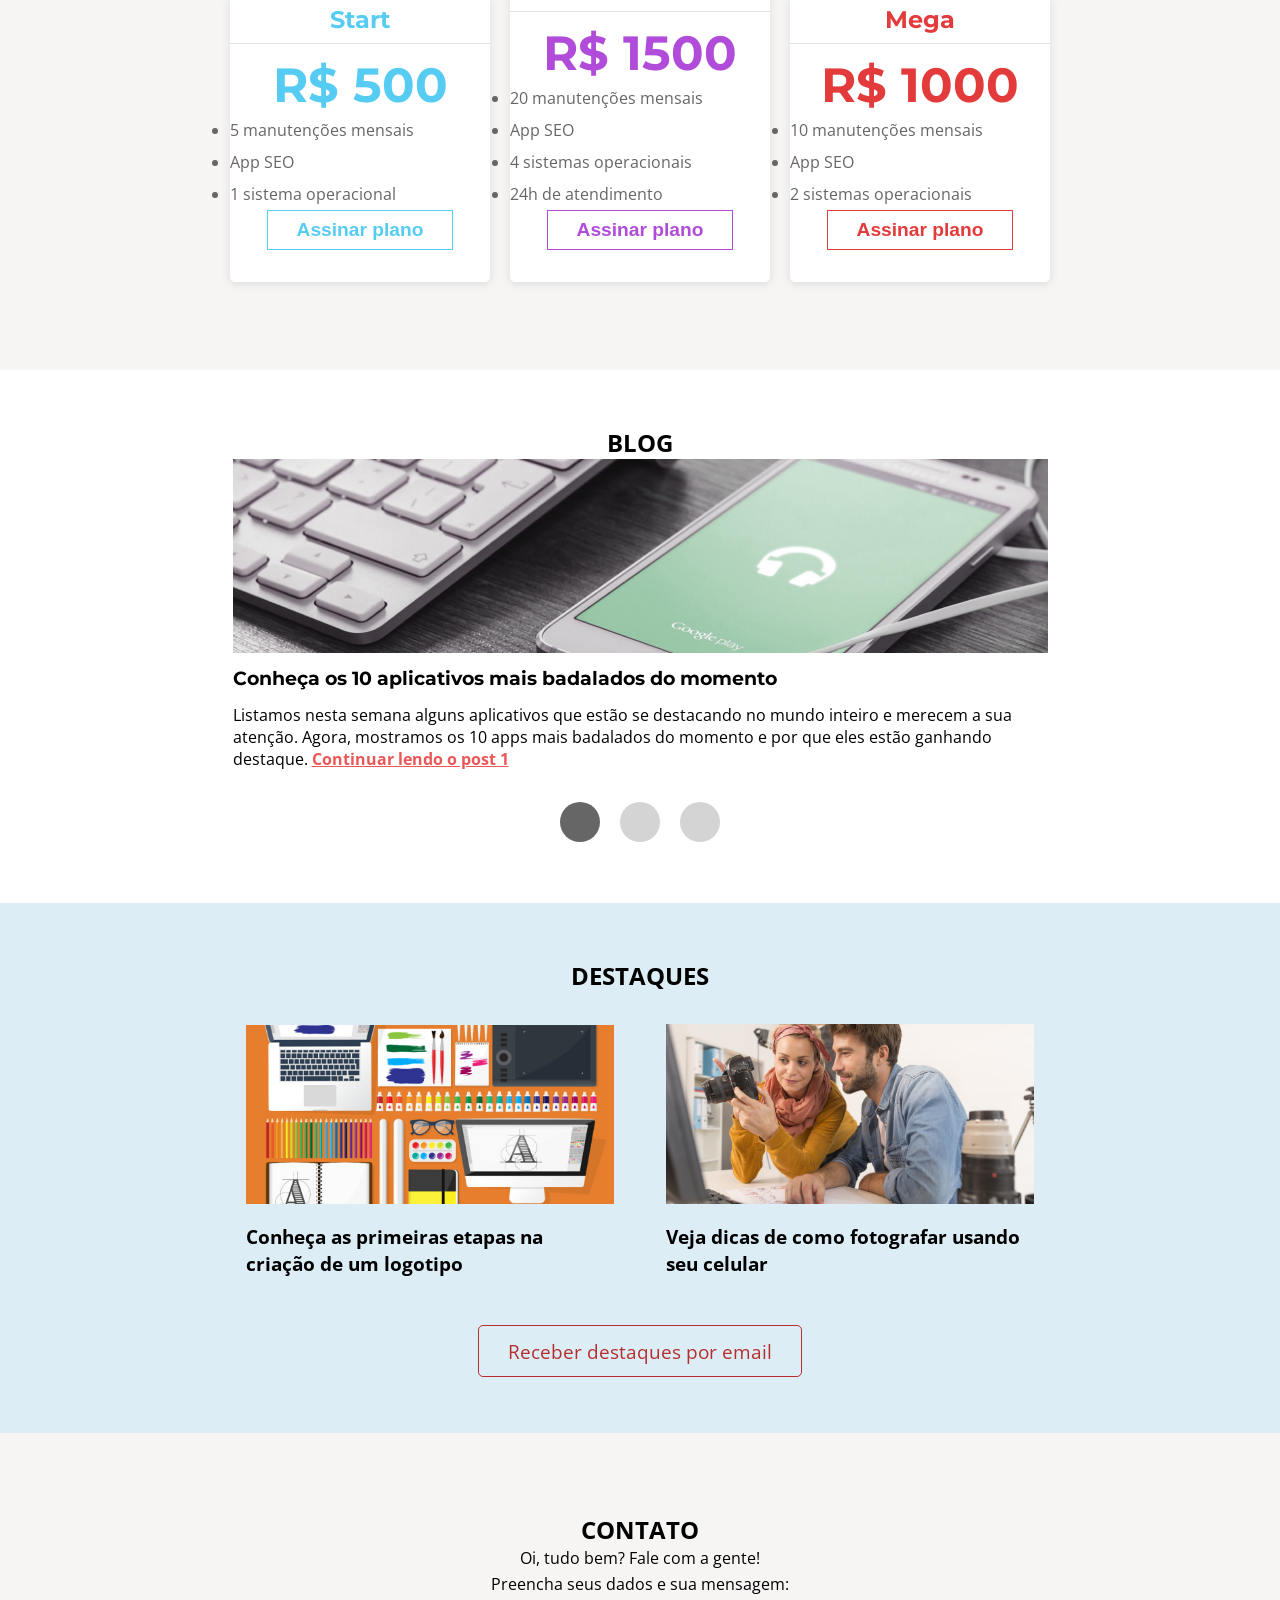
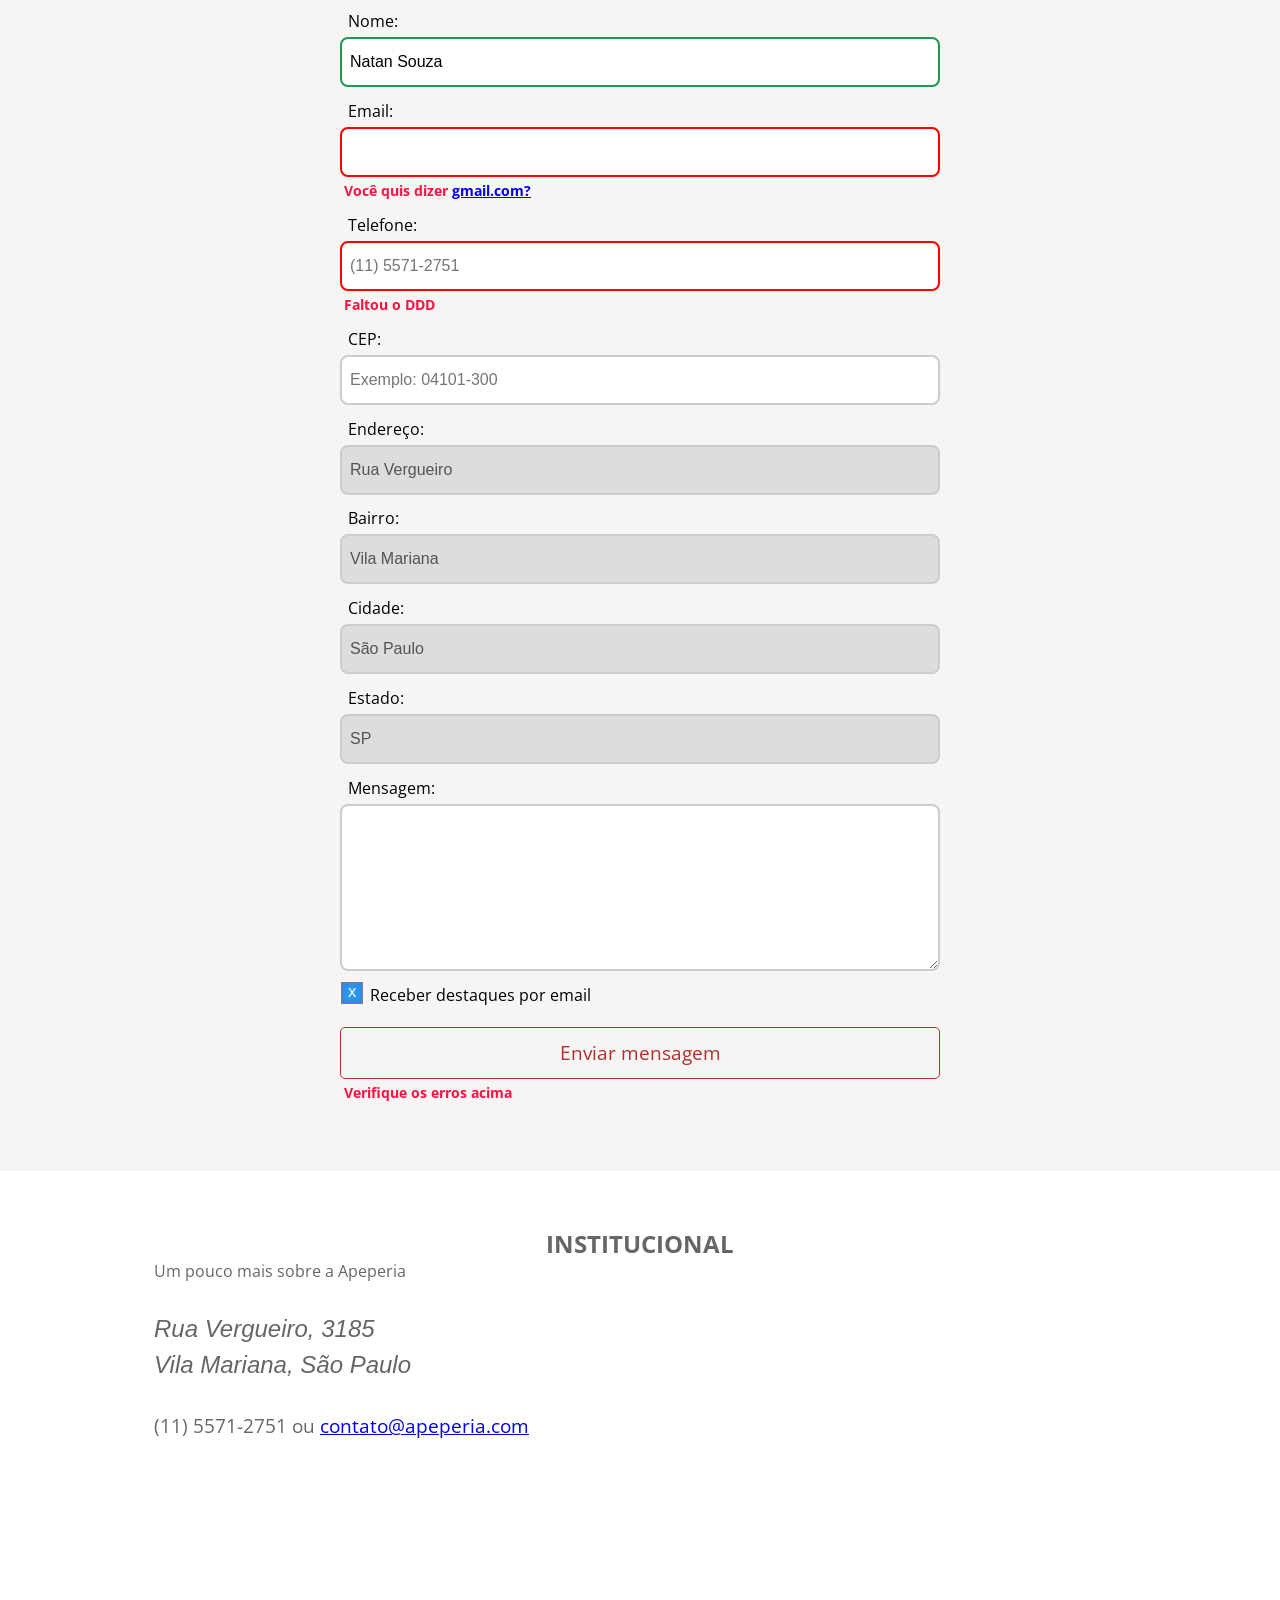
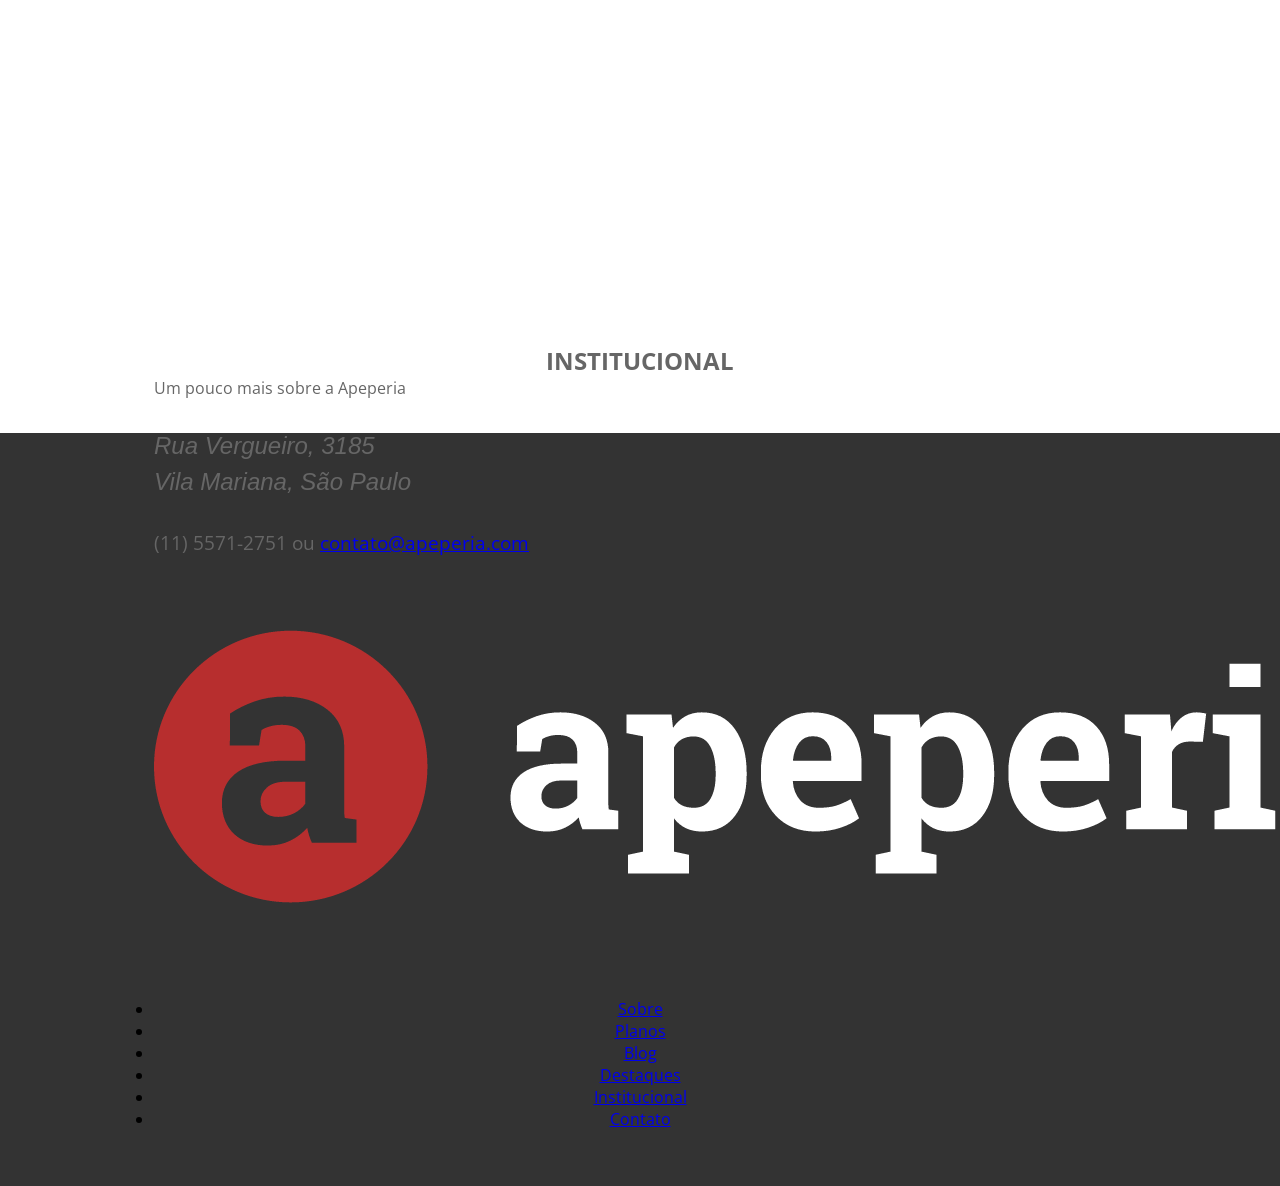
==== commit 32fba7cc: "dd" ====
--- a/index.html
+++ b/index.html
@@ -349,7 +349,7 @@
 
     <footer class="rodape">
       <div class="container">
-        <img src="logo-apeperia.svg" class="rodape-logo" alt="Logotipo apeperia">
+        <img src="logo-apeperia.png" class="rodape-logo" alt="Logotipo apeperia">
         <ul class="rodape-social">
           <li><a href="#" class="rodape-social-link rodape-social-link--facebook">
           Facebook da Apeperia</a>
--- a/style.css
+++ b/style.css
@@ -618,6 +618,11 @@
   background-image: url(validacao-erro.png);
 }
 
+.secaoInstitucional {
+  color: #666;
+  text-align: center;
+}
+
 .secaoInstitucional-endereco {
   font-size: 1.5em;
   font-style: italic;
@@ -645,8 +650,45 @@
   }
 
   .secaoInstitucional-video {
-    width: 40%;
-    margin-top: 0;
+    width: 100%;max-width: 550px;
+    display: inline-block;
+    margin-top: 30%;
   }
   
 }
+.rodape {
+  background-color: #333;
+  text-align: center;
+}
+
+.rodape-social {
+  margin: 20px 0 10px 0;
+}
+
+.rodape-social li {
+  display: inline-block;
+}
+
+.rodape-social-link {
+  width: 42px;
+  height: 42px;
+  border: 1px solid #fff;
+  margin: 0 10px;
+  text-indent: -999px;
+  overflow: hidden;
+  border: 0;
+  display: block;
+}
+
+.rodape-social-link--facebook {
+  background-image: url(facebook.png);
+
+}
+
+.rodape-social-link--twitter {
+  background-image: url(twitter.png);
+}
+
+.rodape-social-link--intagram {
+  background-image: url(instagram.png);
+}
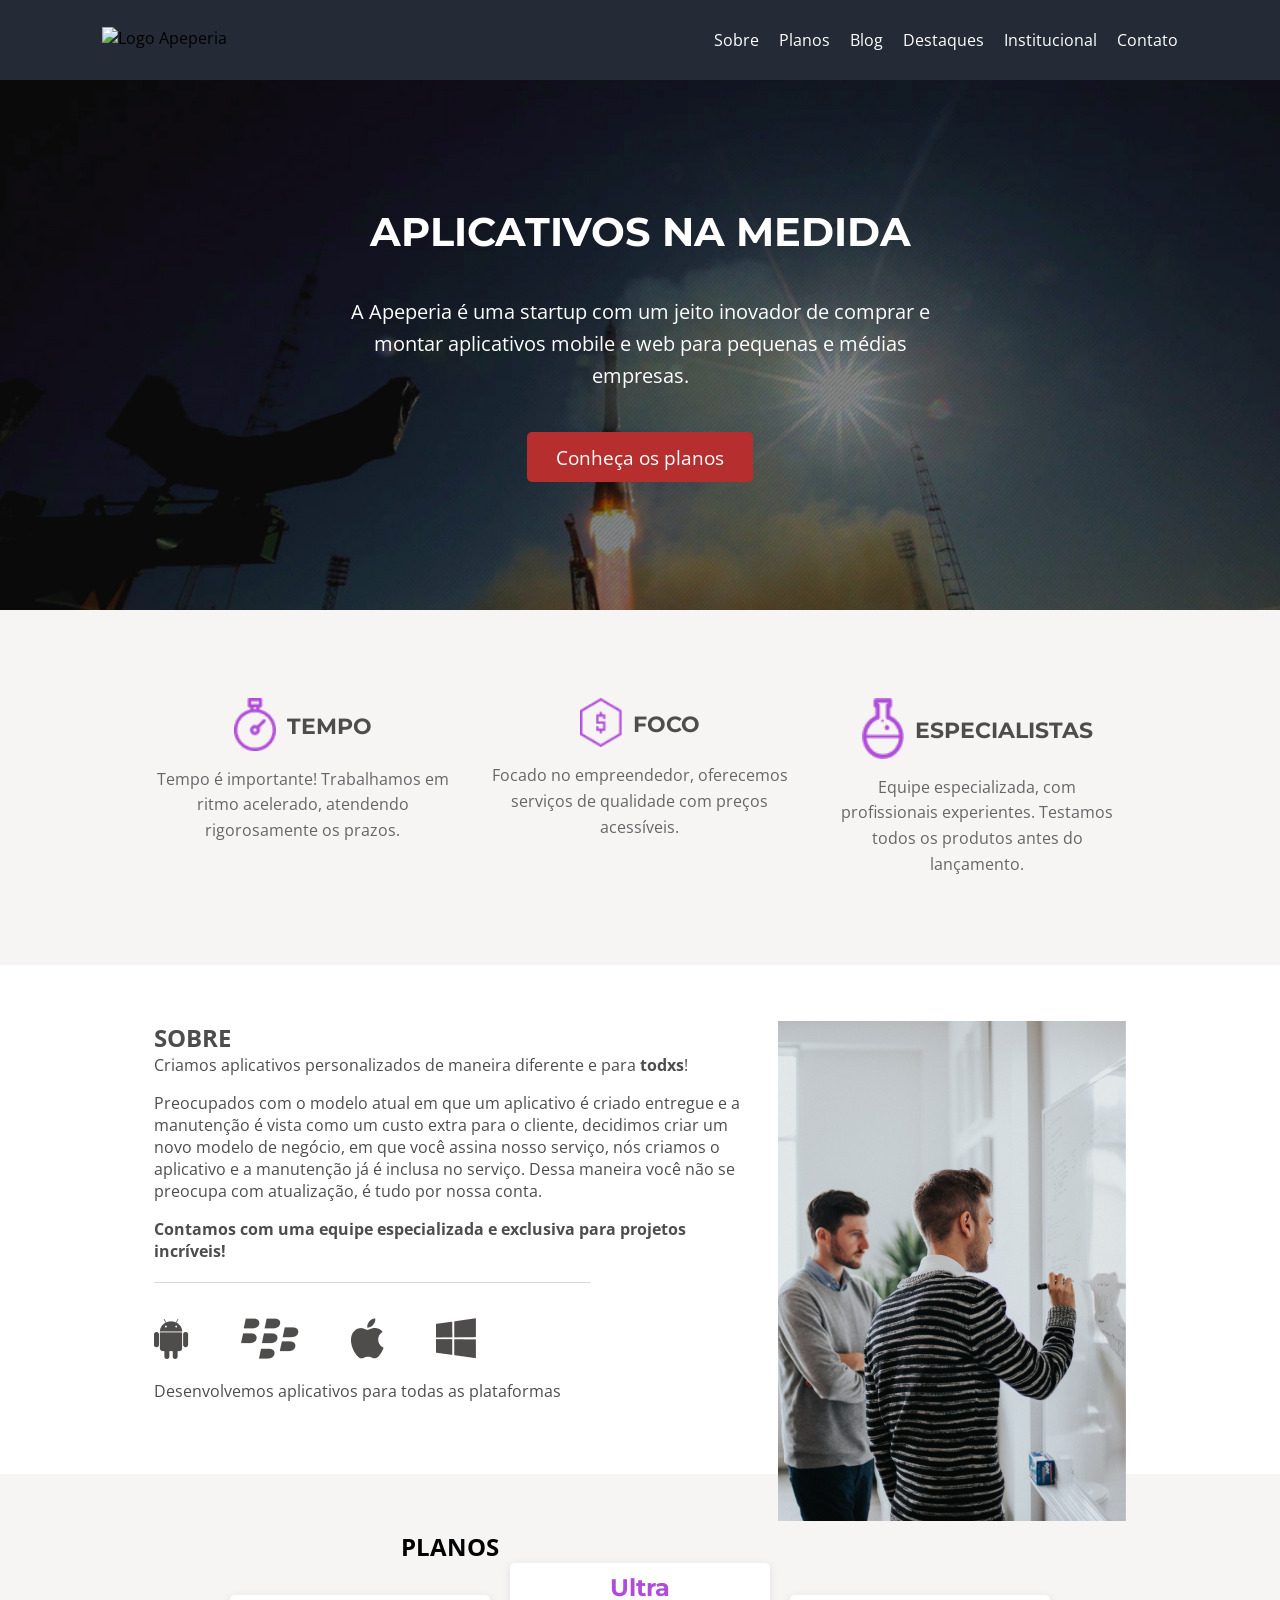
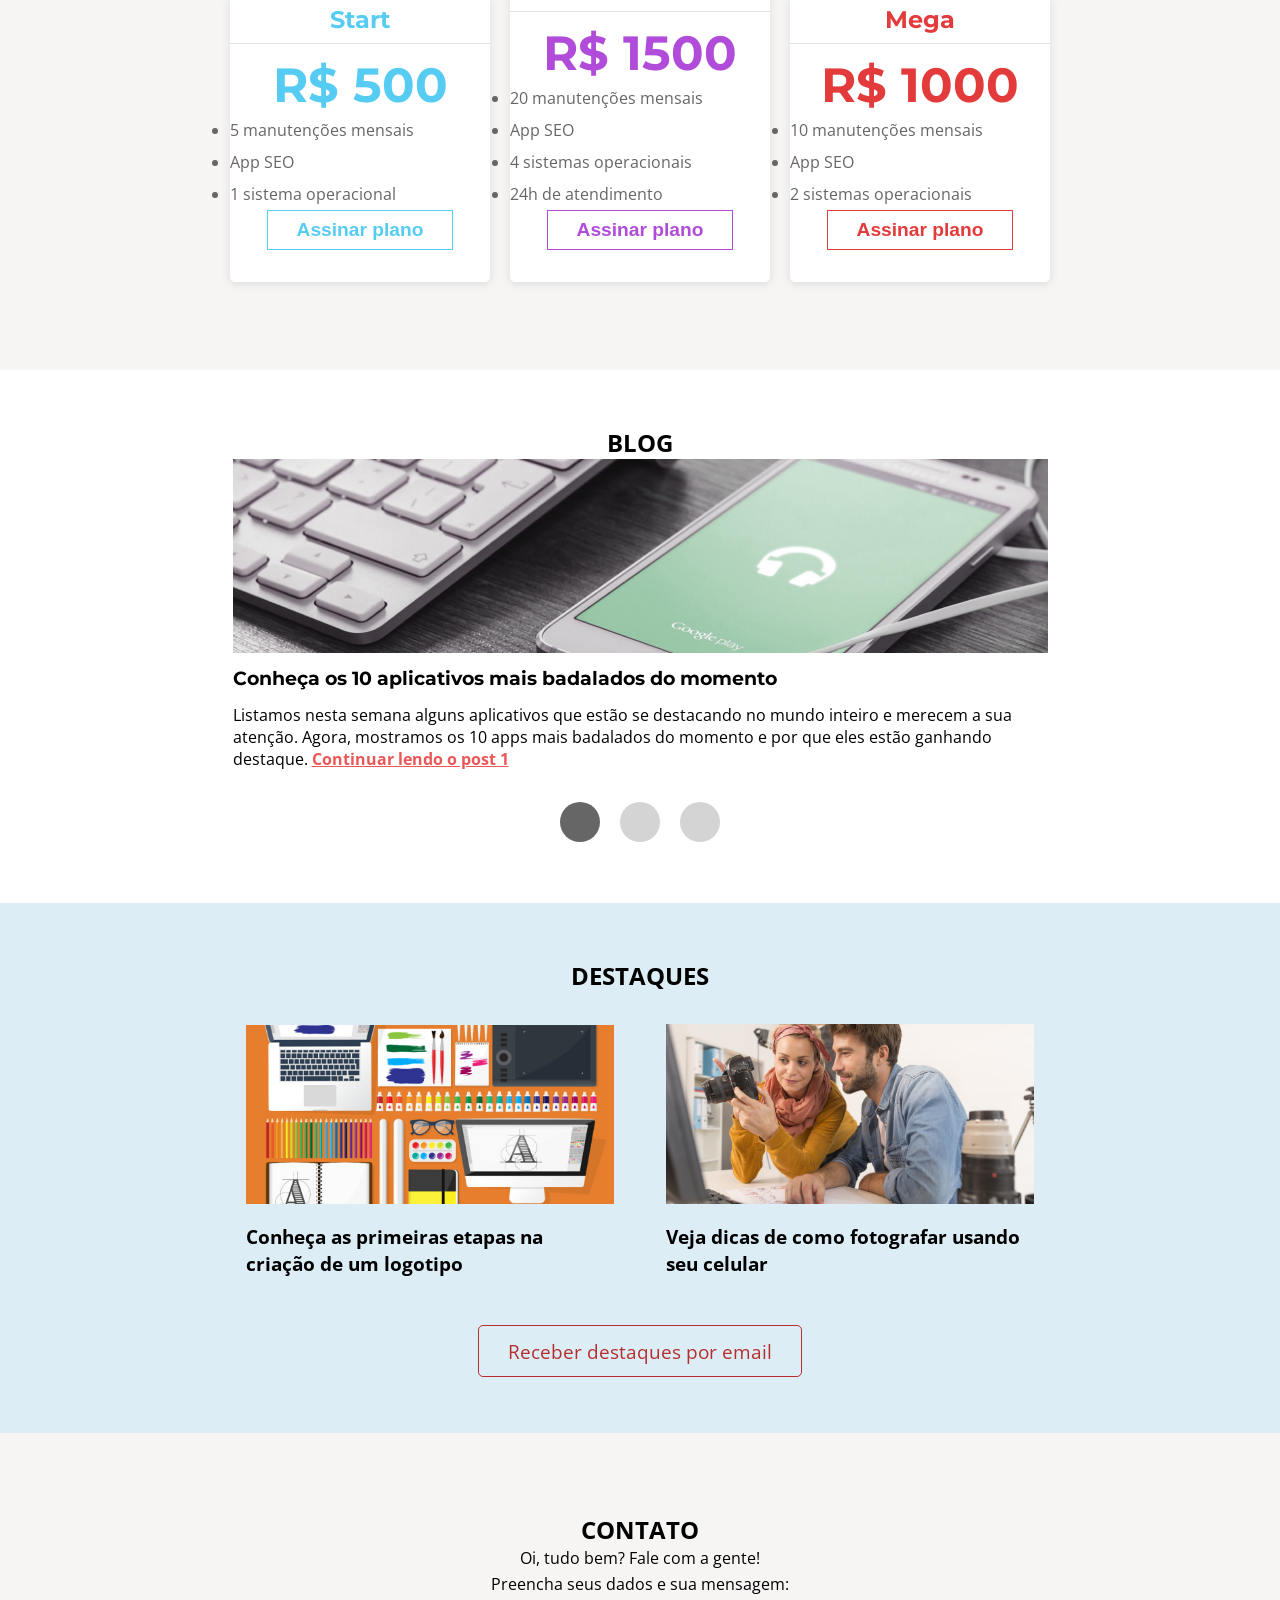
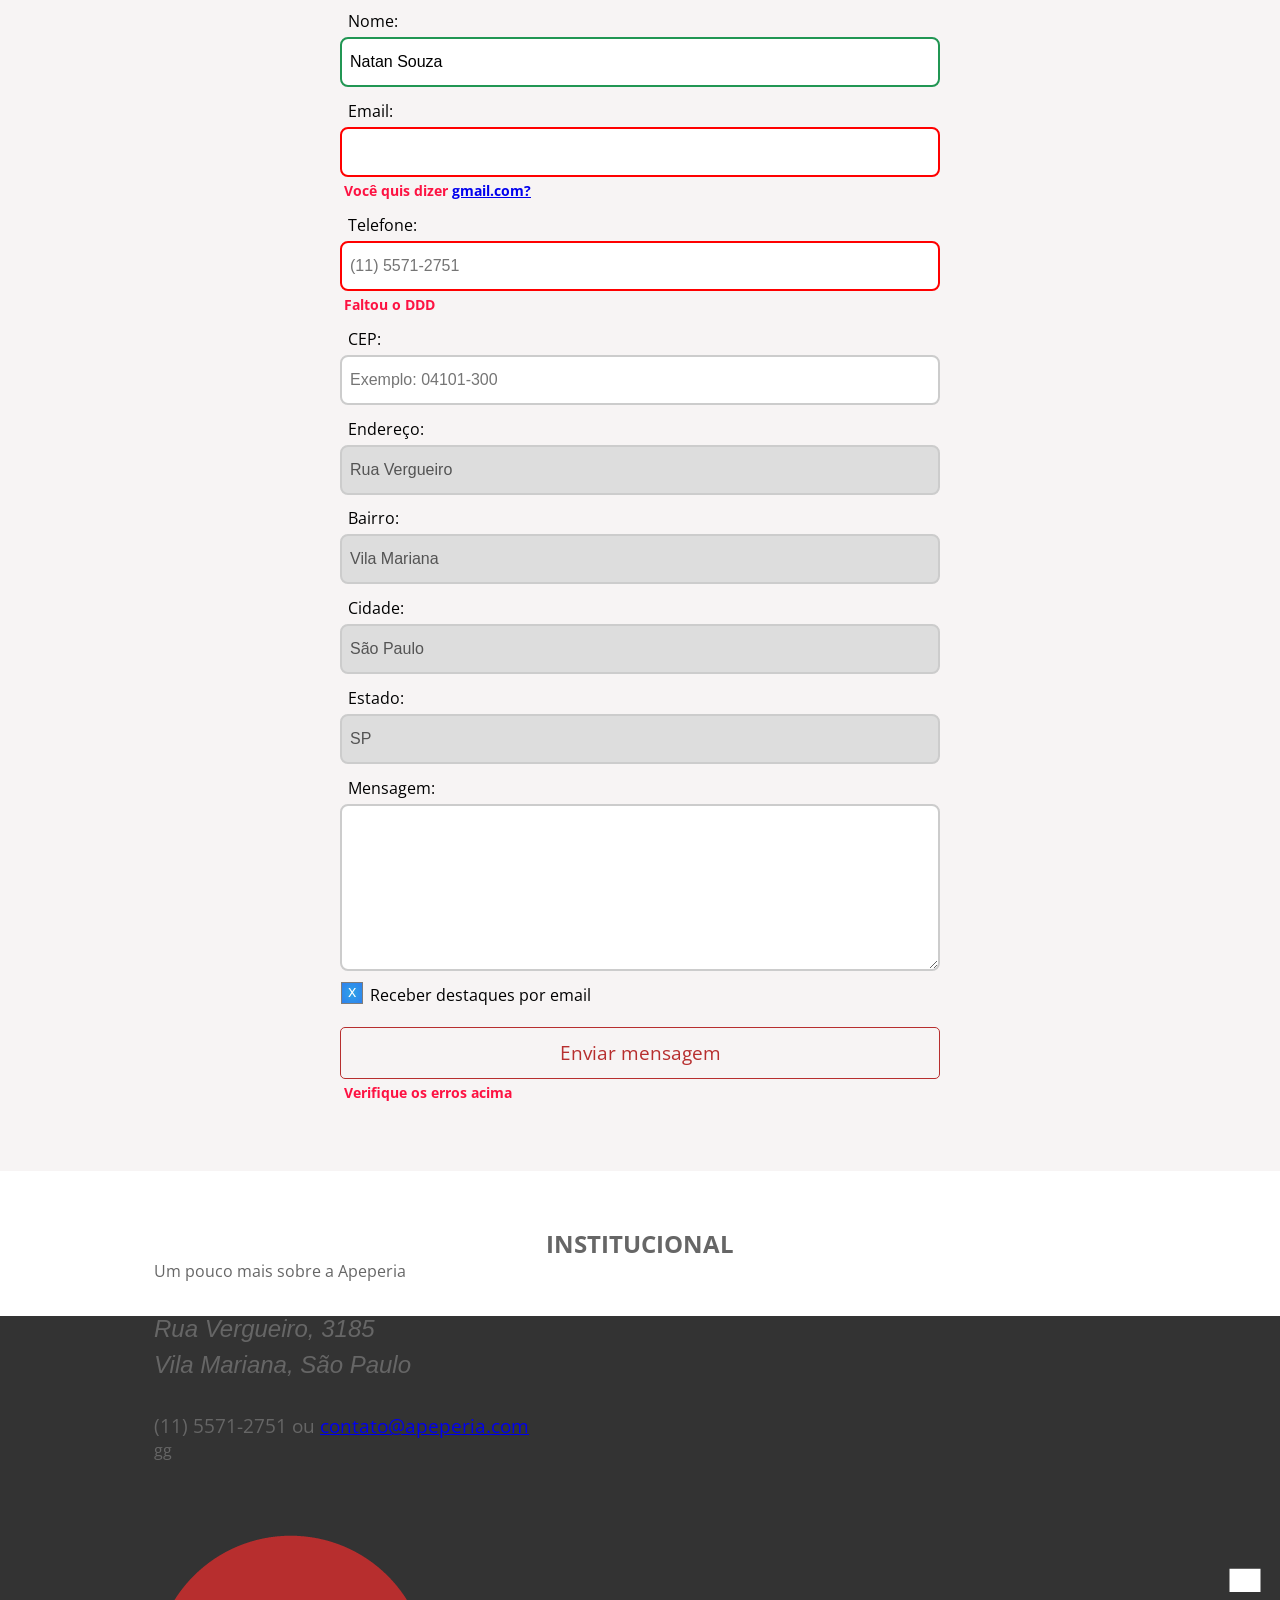
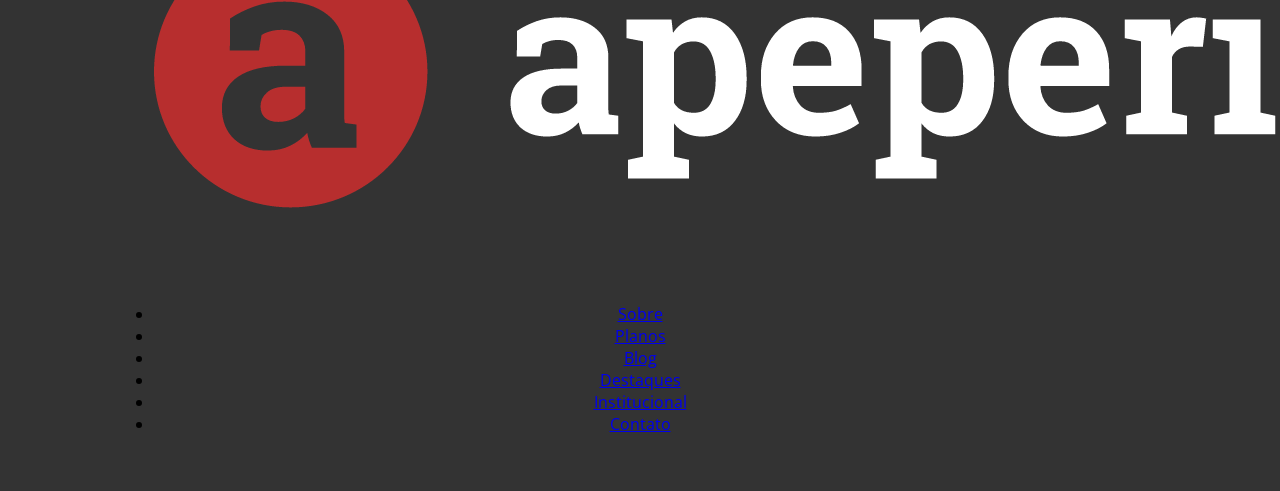
==== commit b03a50a9: "gg" ====
--- a/index.html
+++ b/index.html
@@ -329,20 +329,7 @@
               Rua Vergueiro, 3185 <br> Vila Mariana, São Paulo</address>
             <p class="secaoInstitucional-telefone">
               (11) 5571-2751 ou <a href="#"> contato@apeperia.com</a></p>
-          </div>
-          <video src="formacao-java.mp4" class="secaoInstitucional-video"></video>
-        </div>
-      </section> <!--fim .secaoInstitucional-->
-      <section class="secaoInstitucional">
-        <div class="container">
-          <h2 class="tituloPadrao">INSTITUCIONAL</h2>
-          <div class="secaoInstitucional-coluna">
-            <p>Um pouco mais sobre a Apeperia</p>
-            <address class="secaoInstitucional-endereco">
-              Rua Vergueiro, 3185 <br> Vila Mariana, São Paulo</address>
-            <p class="secaoInstitucional-telefone">
-              (11) 5571-2751 ou <a href="#"> contato@apeperia.com</a></p>
-          </div>
+gg
          </div>
       </section> <!--fim .secaoInstitucional-->
     </main>
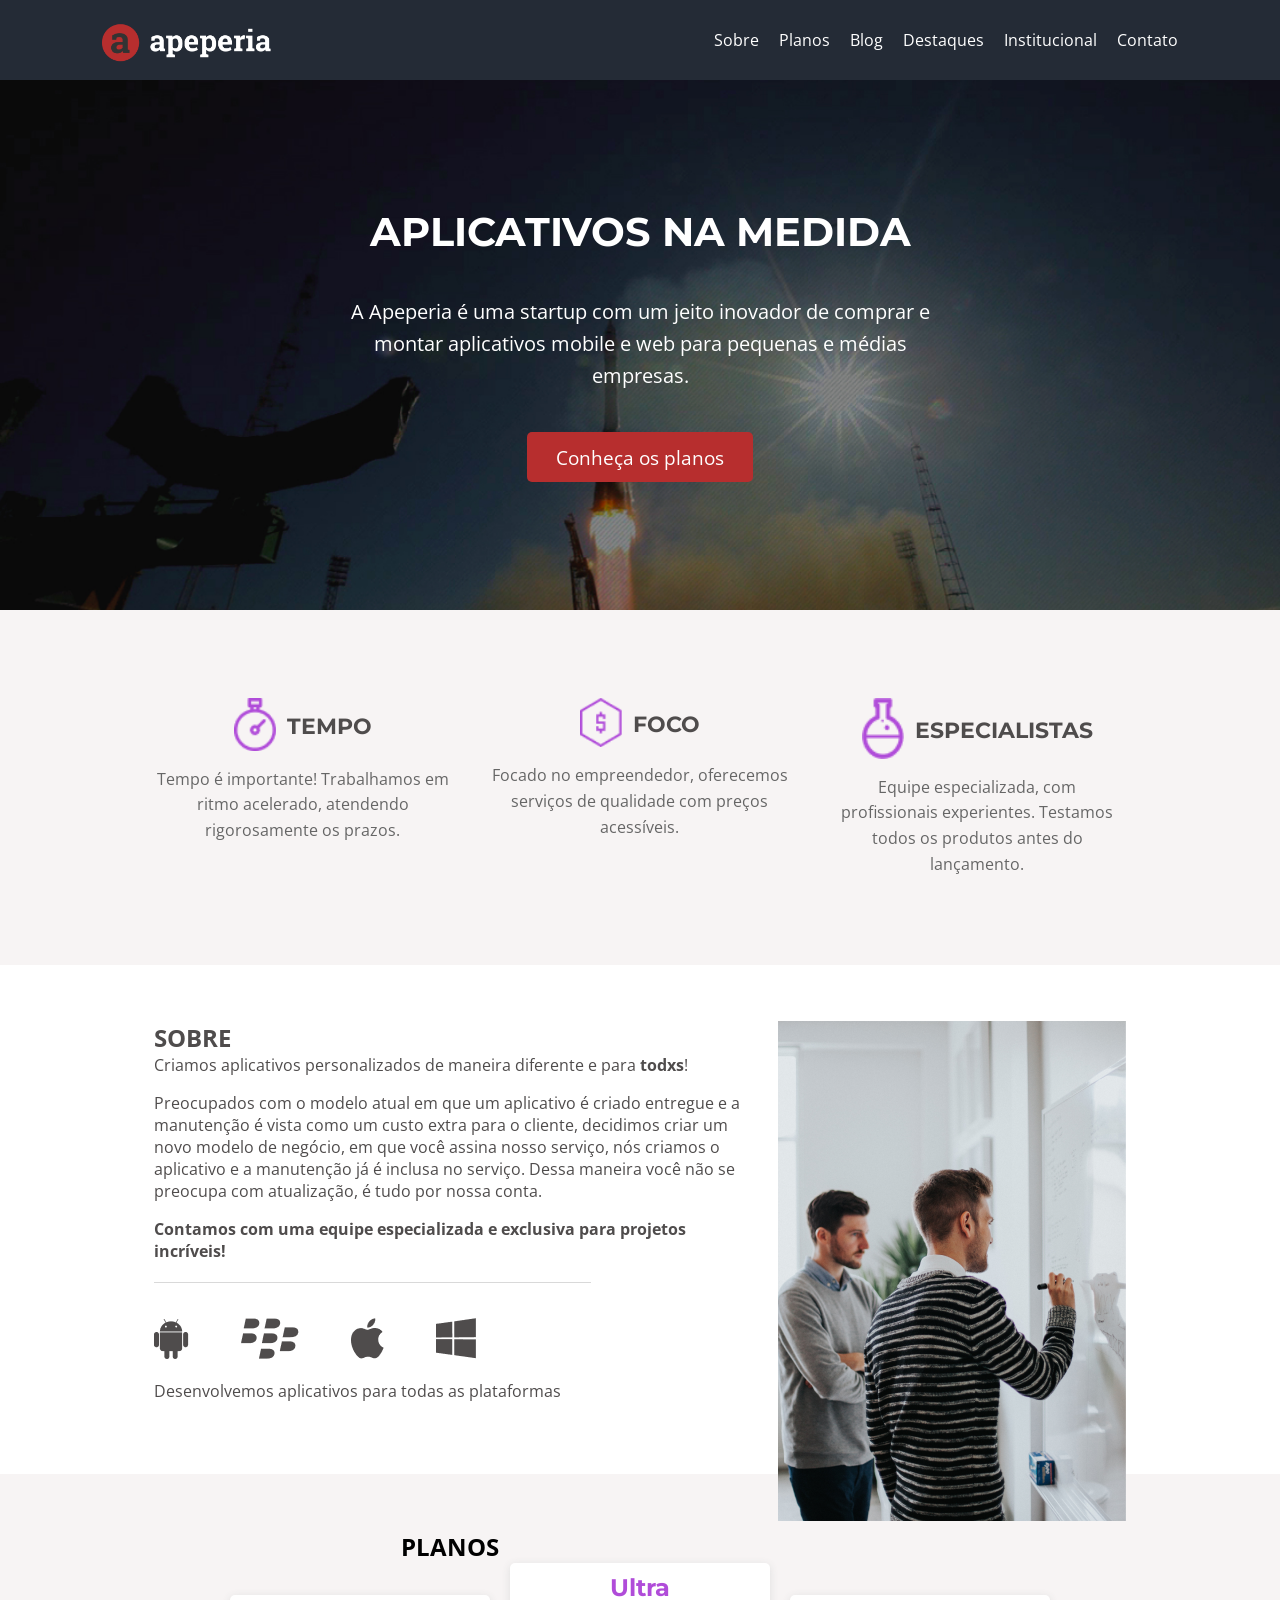
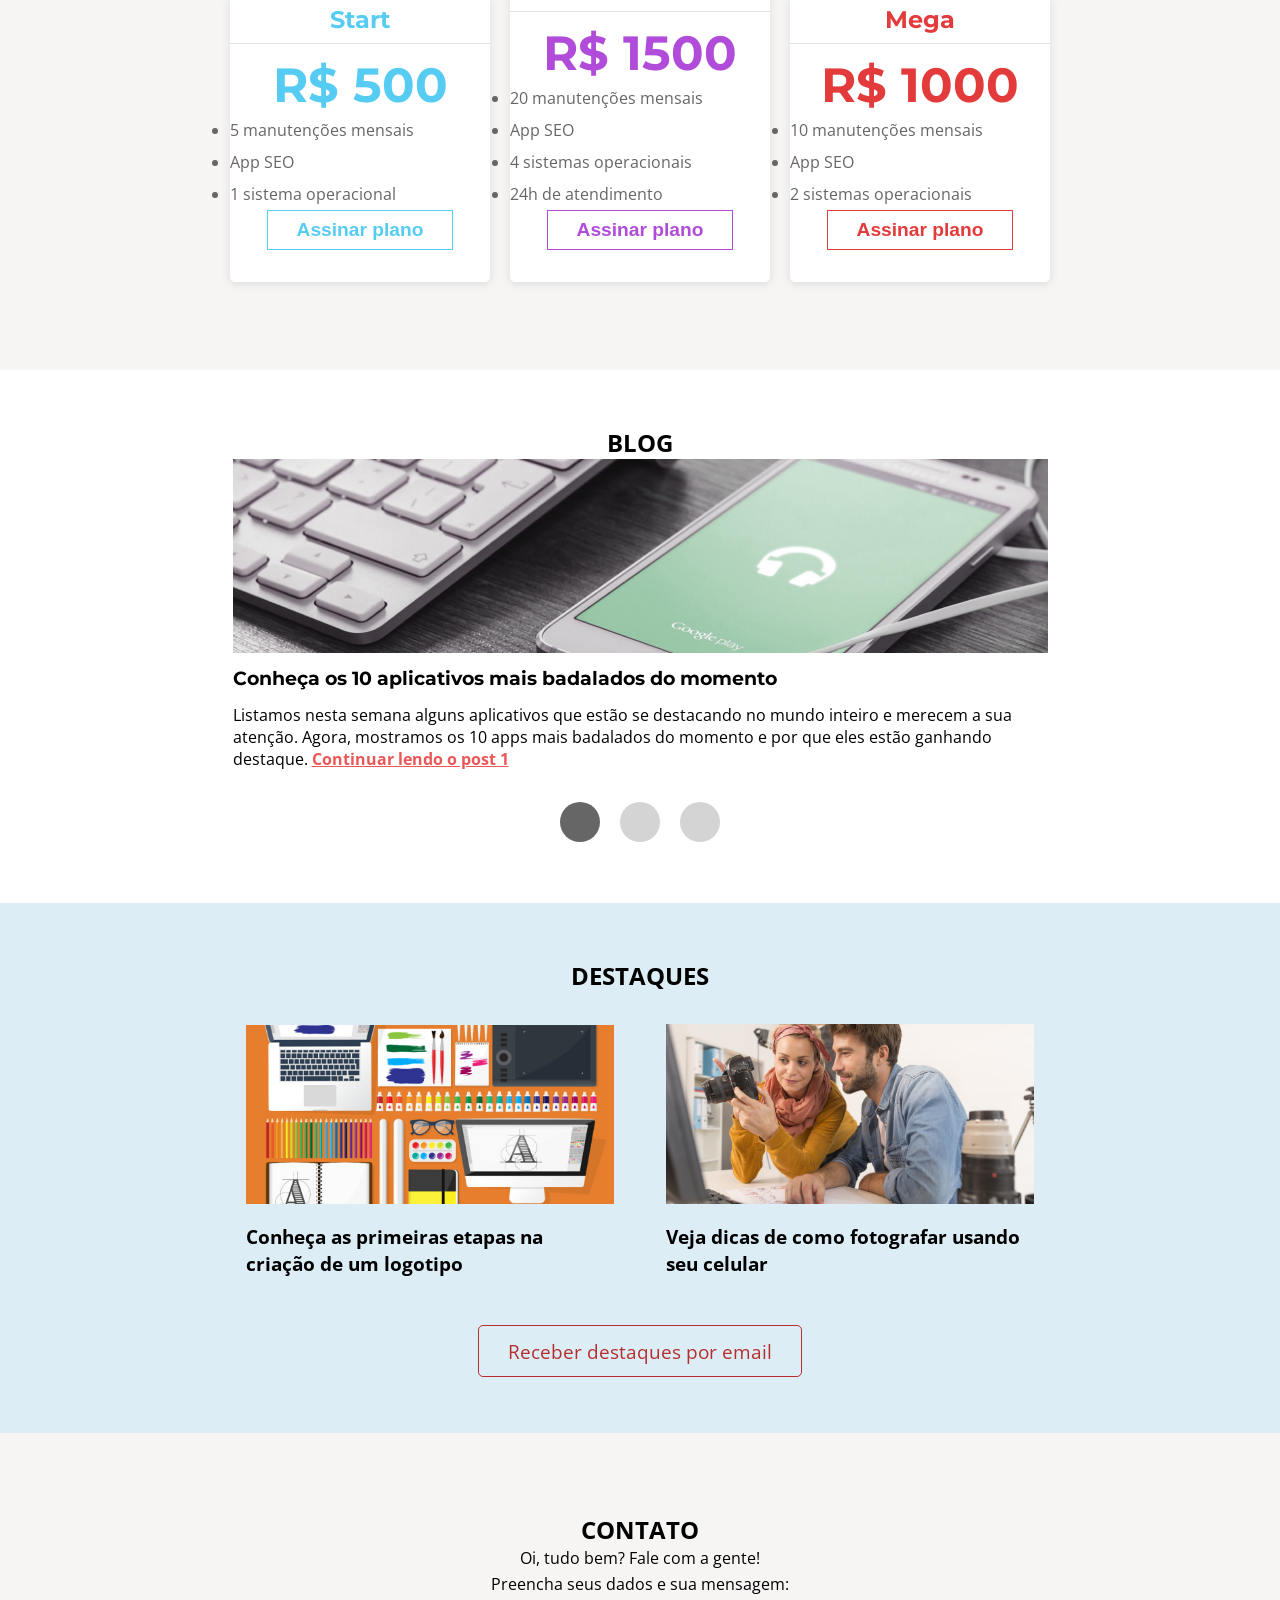
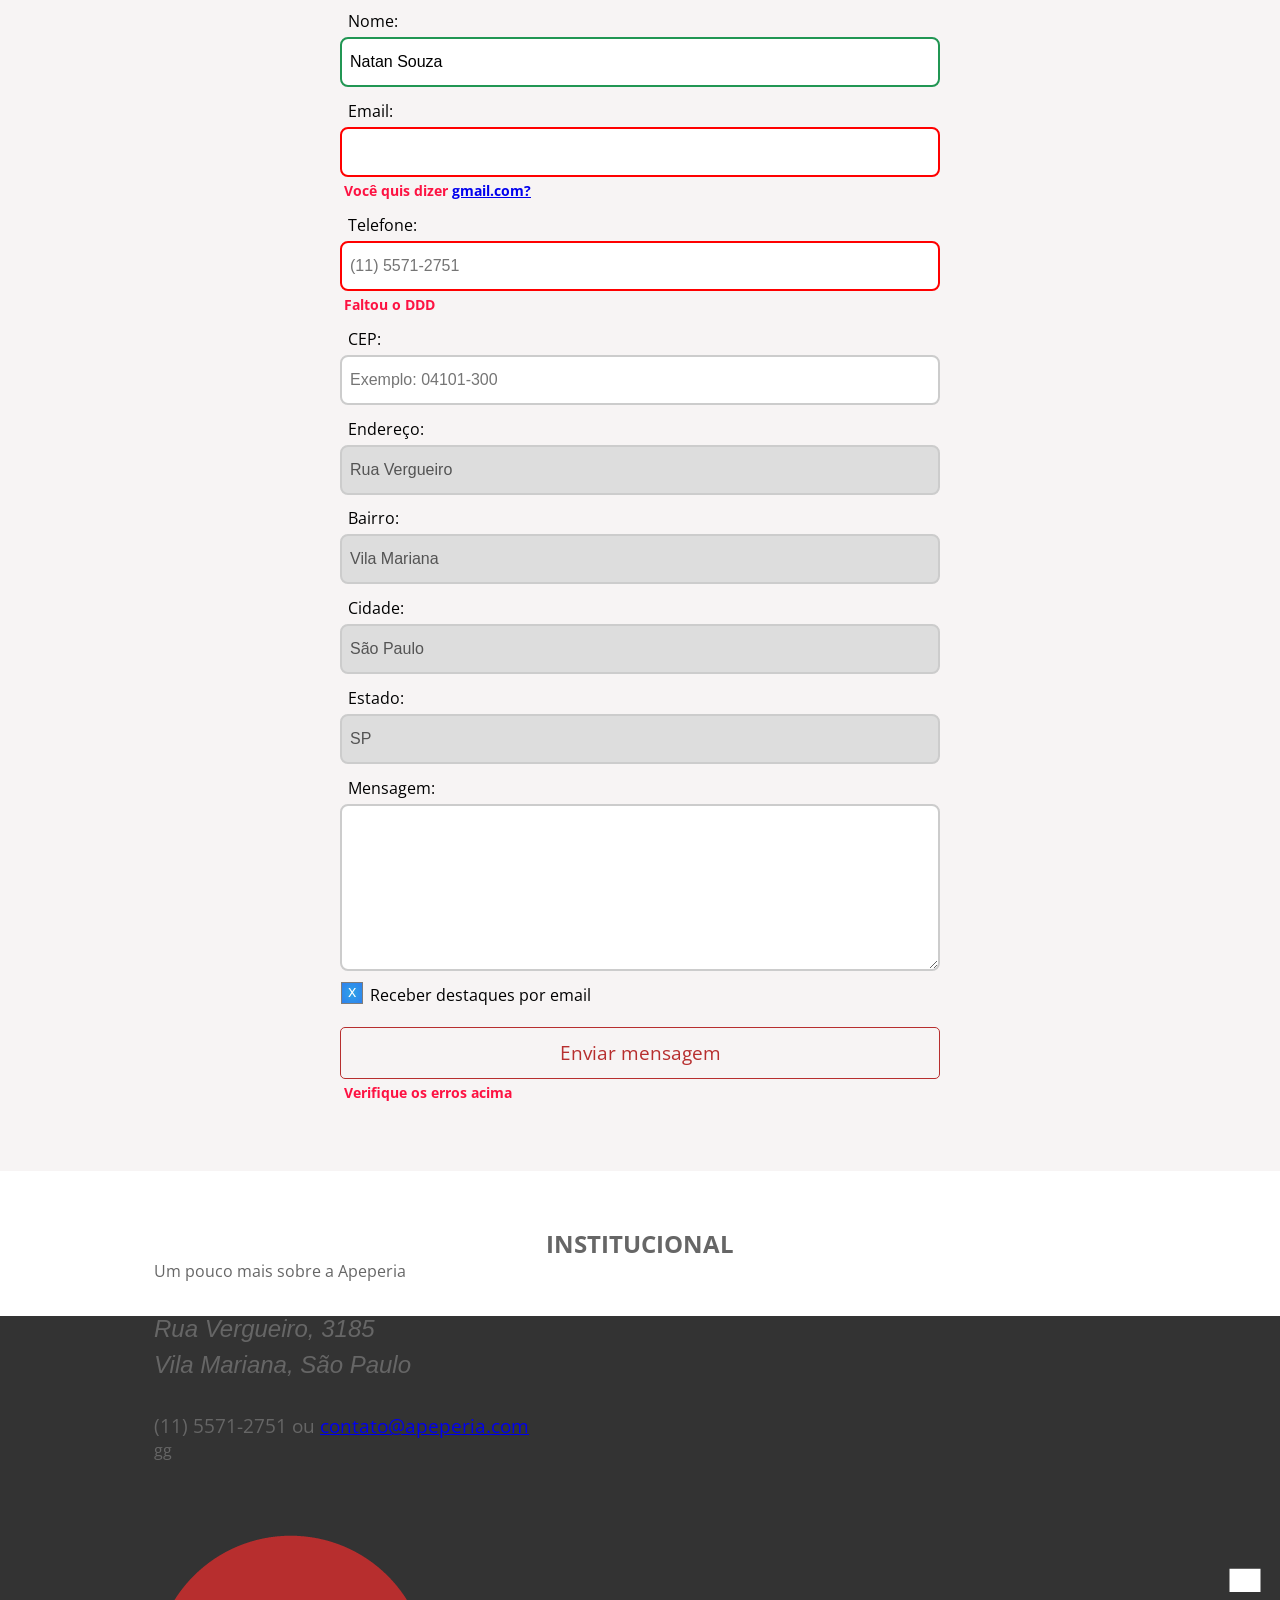
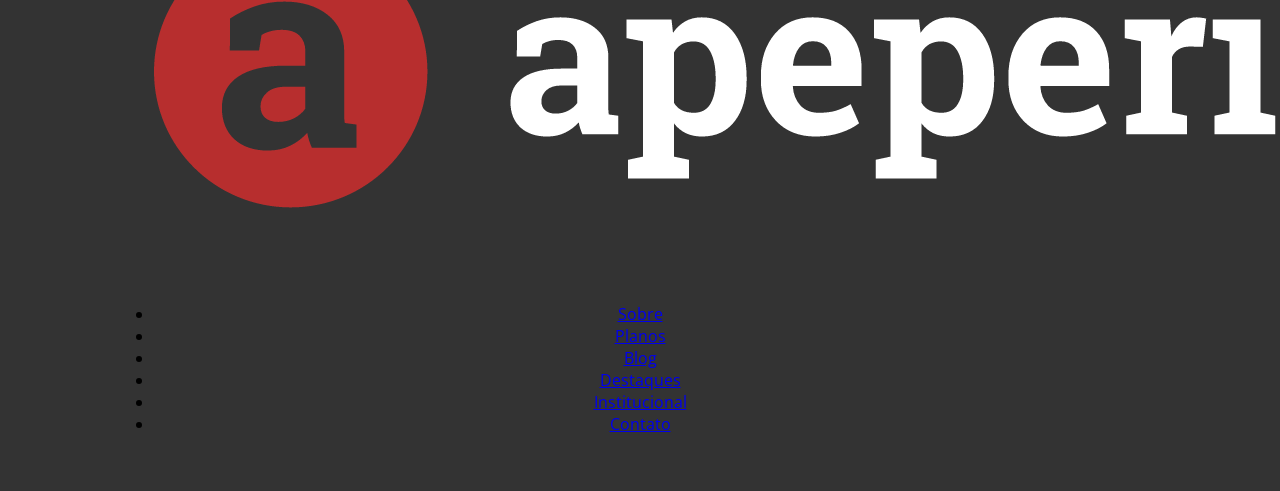
==== commit 50bad58f: "ff" ====
--- a/index.html
+++ b/index.html
@@ -10,7 +10,7 @@
 </head>
 <body>
     <header class="cabecalho">  
-        <img src="logo-apeperia.svg" alt="Logo Apeperia" class="cabecalho-logo">         
+        <img src="logo-apeperia.png" alt="Logo Apeperia" class="cabecalho-logo">         
         <nav class="cabecalho-nav">
             <ul class="cabecalho-nav-lista">
                 <li class="cabecalho-nav-item"><a href="#">Sobre</a></li>
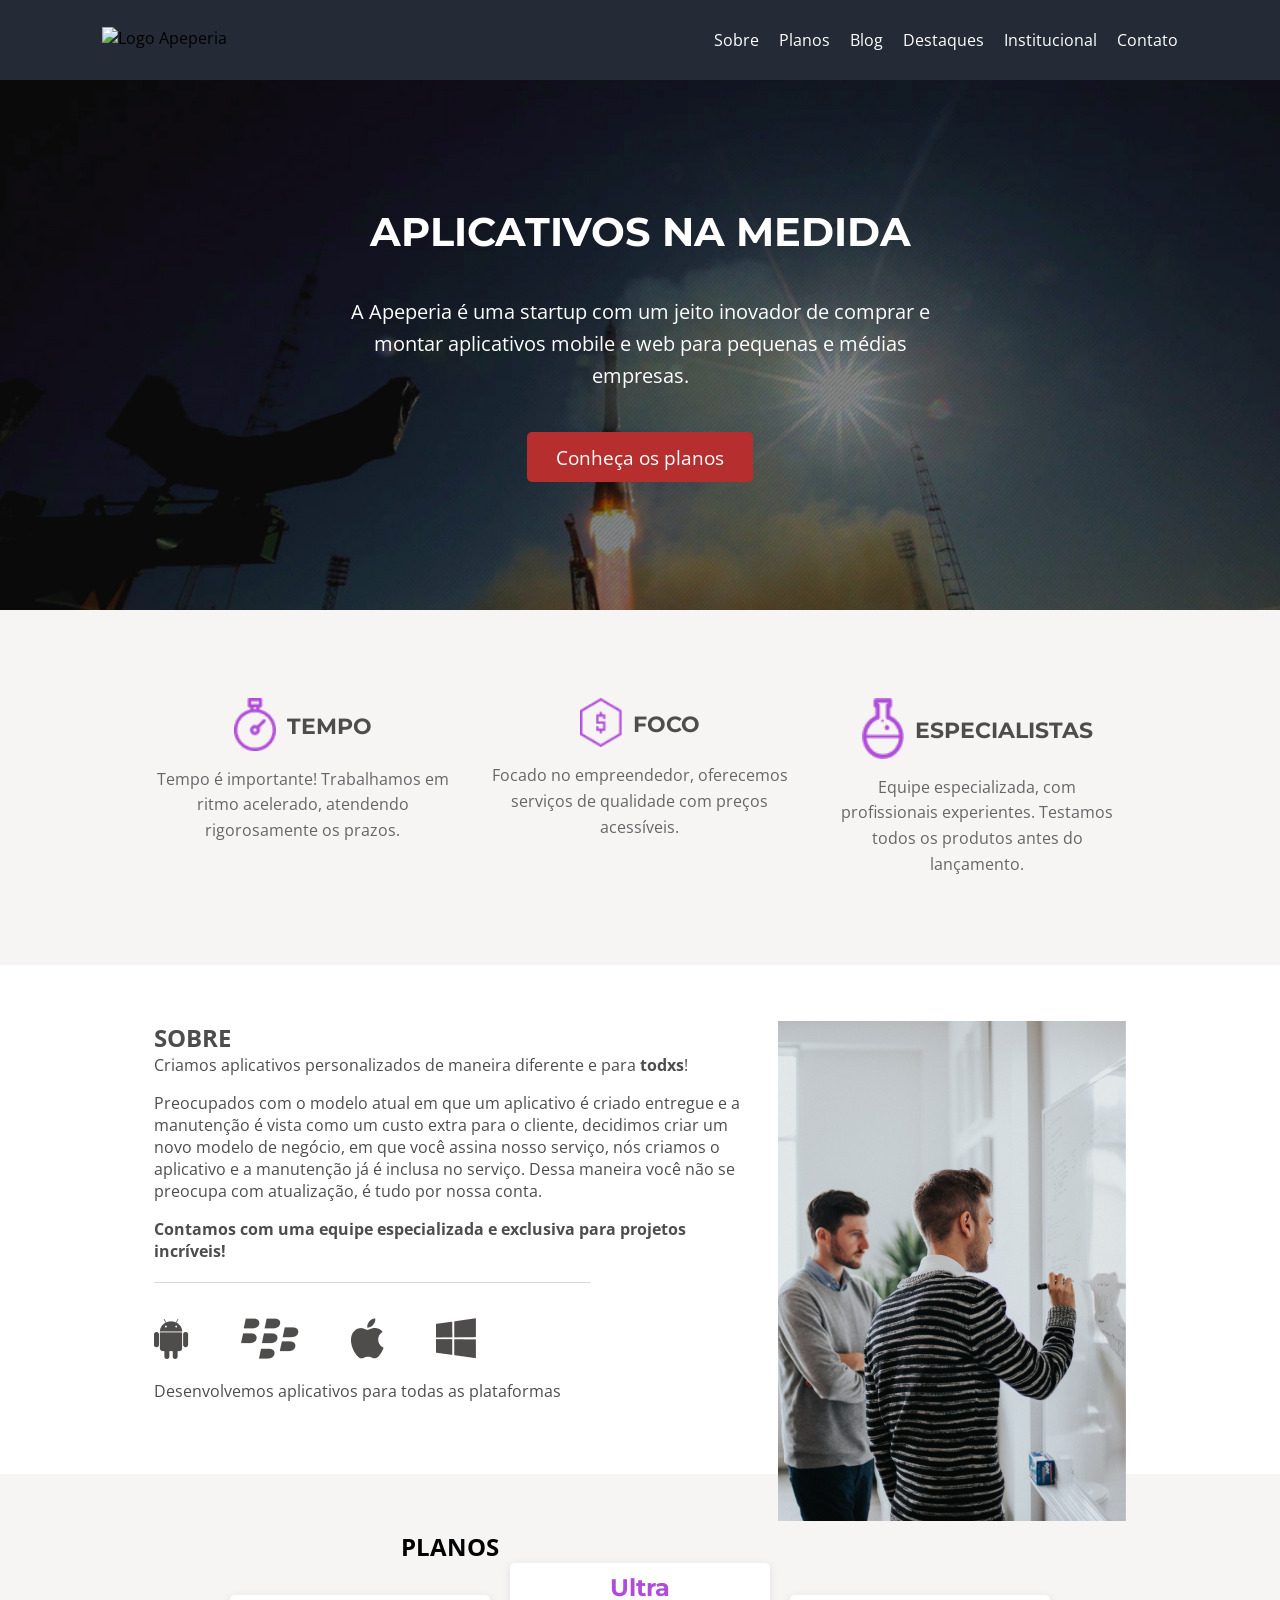
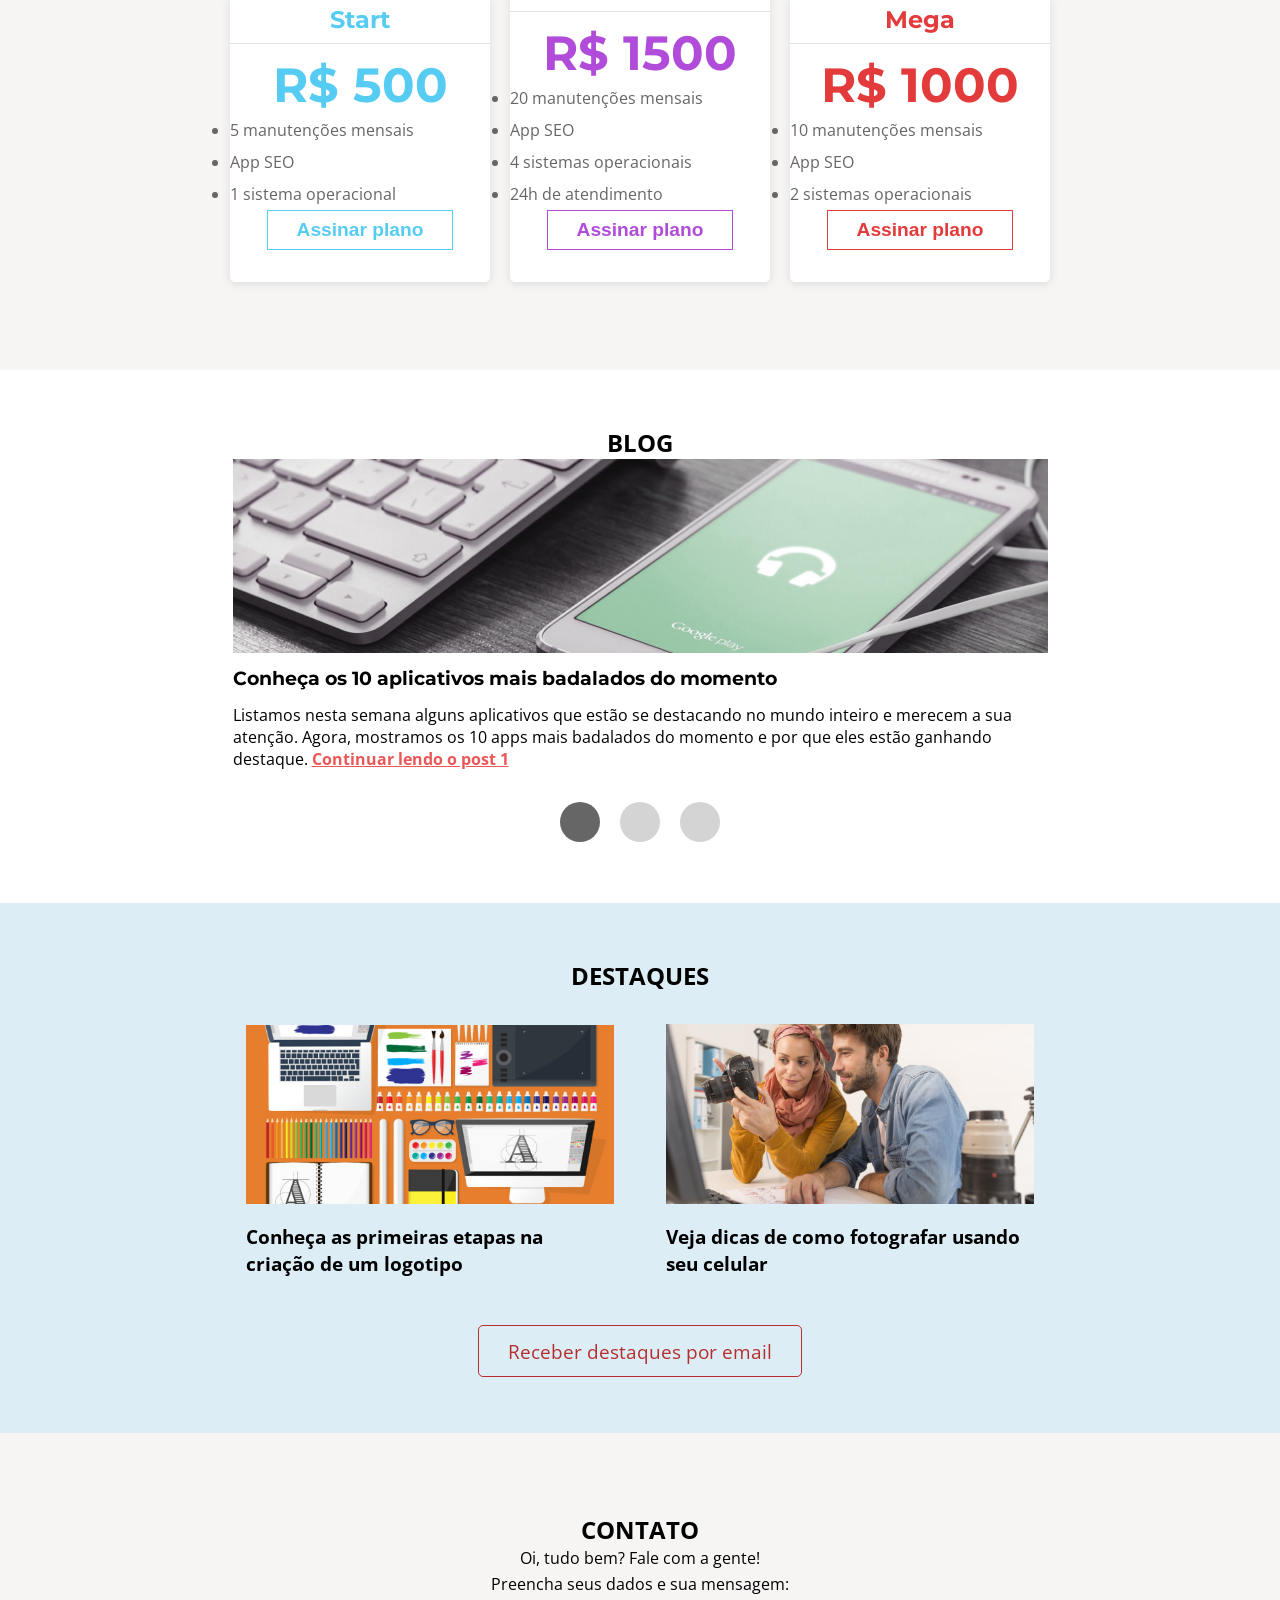
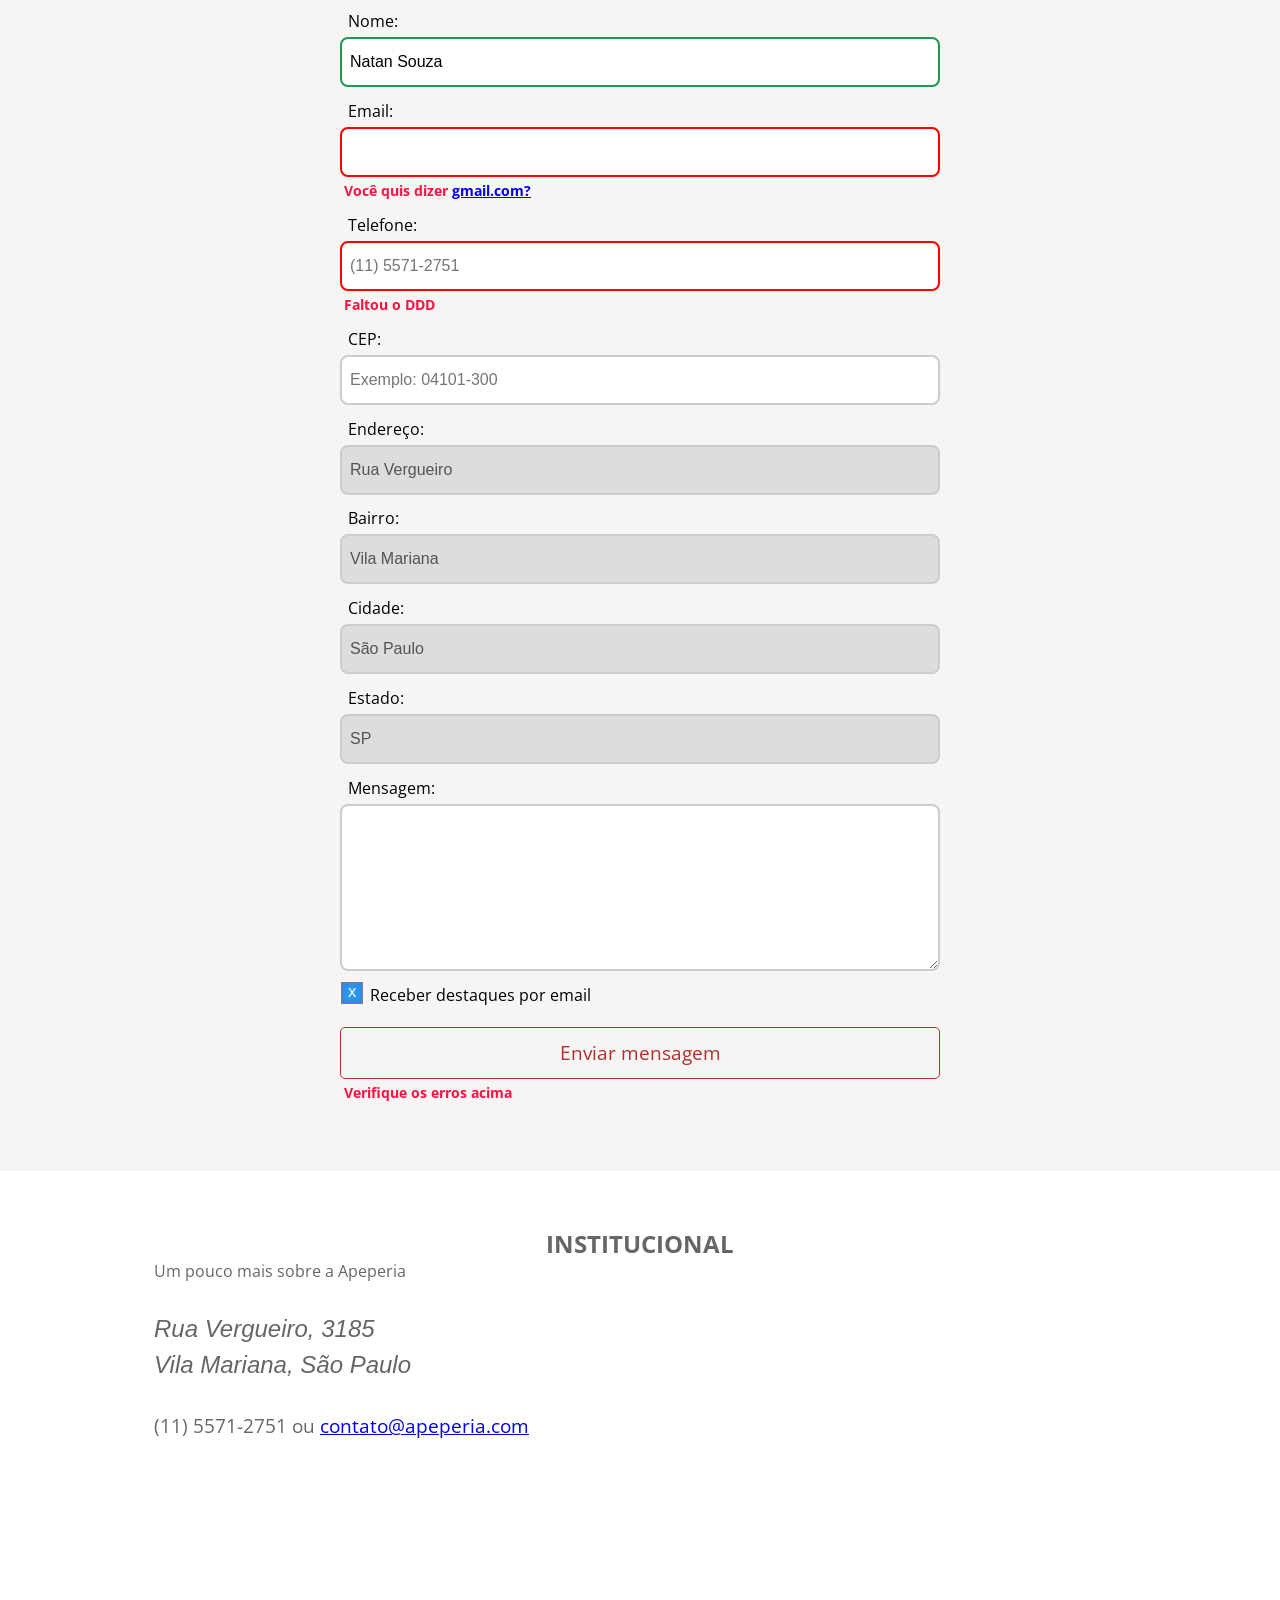
==== commit 1e007650: "zz" ====
--- a/index.html
+++ b/index.html
@@ -10,7 +10,7 @@
 </head>
 <body>
     <header class="cabecalho">  
-        <img src="logo-apeperia.png" alt="Logo Apeperia" class="cabecalho-logo">         
+        <img src="logo-apeperia.svg" alt="Logo Apeperia" class="cabecalho-logo">         
         <nav class="cabecalho-nav">
             <ul class="cabecalho-nav-lista">
                 <li class="cabecalho-nav-item"><a href="#">Sobre</a></li>
@@ -329,37 +329,10 @@
               Rua Vergueiro, 3185 <br> Vila Mariana, São Paulo</address>
             <p class="secaoInstitucional-telefone">
               (11) 5571-2751 ou <a href="#"> contato@apeperia.com</a></p>
-gg
-         </div>
+          </div>
+          <video src="formacao-java.mp4" class="secaoInstitucional-video"></video>
+        </div>
       </section> <!--fim .secaoInstitucional-->
-    </main>
-
-    <footer class="rodape">
-      <div class="container">
-        <img src="logo-apeperia.png" class="rodape-logo" alt="Logotipo apeperia">
-        <ul class="rodape-social">
-          <li><a href="#" class="rodape-social-link rodape-social-link--facebook">
-          Facebook da Apeperia</a>
-          </li>
-          <li><a href="#" class="rodape-social-link rodape-social-link--twitter">
-              Twitter da Apeperia</a>
-          </li>
-          <li><a href="#" class="rodape-social-link rodape-social-link--instagram">
-              Instagram da Apeperia</a>
-          </li>
-        </ul>
-
-        <nav class="rodape-nav">
-          <ul>
-            <li class="rodape-nav-item"><a href="#" class="rodape-nav-link">Sobre</a></li>
-            <li class="rodape-nav-item"><a href="#" class="rodape-nav-link">Planos</a></li>
-            <li class="rodape-nav-item"><a href="#" class="rodape-nav-link">Blog</a></li>
-            <li class="rodape-nav-item"><a href="#" class="rodape-nav-link">Destaques</a></li>
-            <li class="rodape-nav-item"><a href="#" class="rodape-nav-link">Institucional</a></li>
-            <li class="rodape-nav-item"><a href="#" class="rodape-nav-link">Contato</a></li>
-          </ul>  
-        </nav>
-      </div>
     </main>
 
     <footer class="rodape">   
